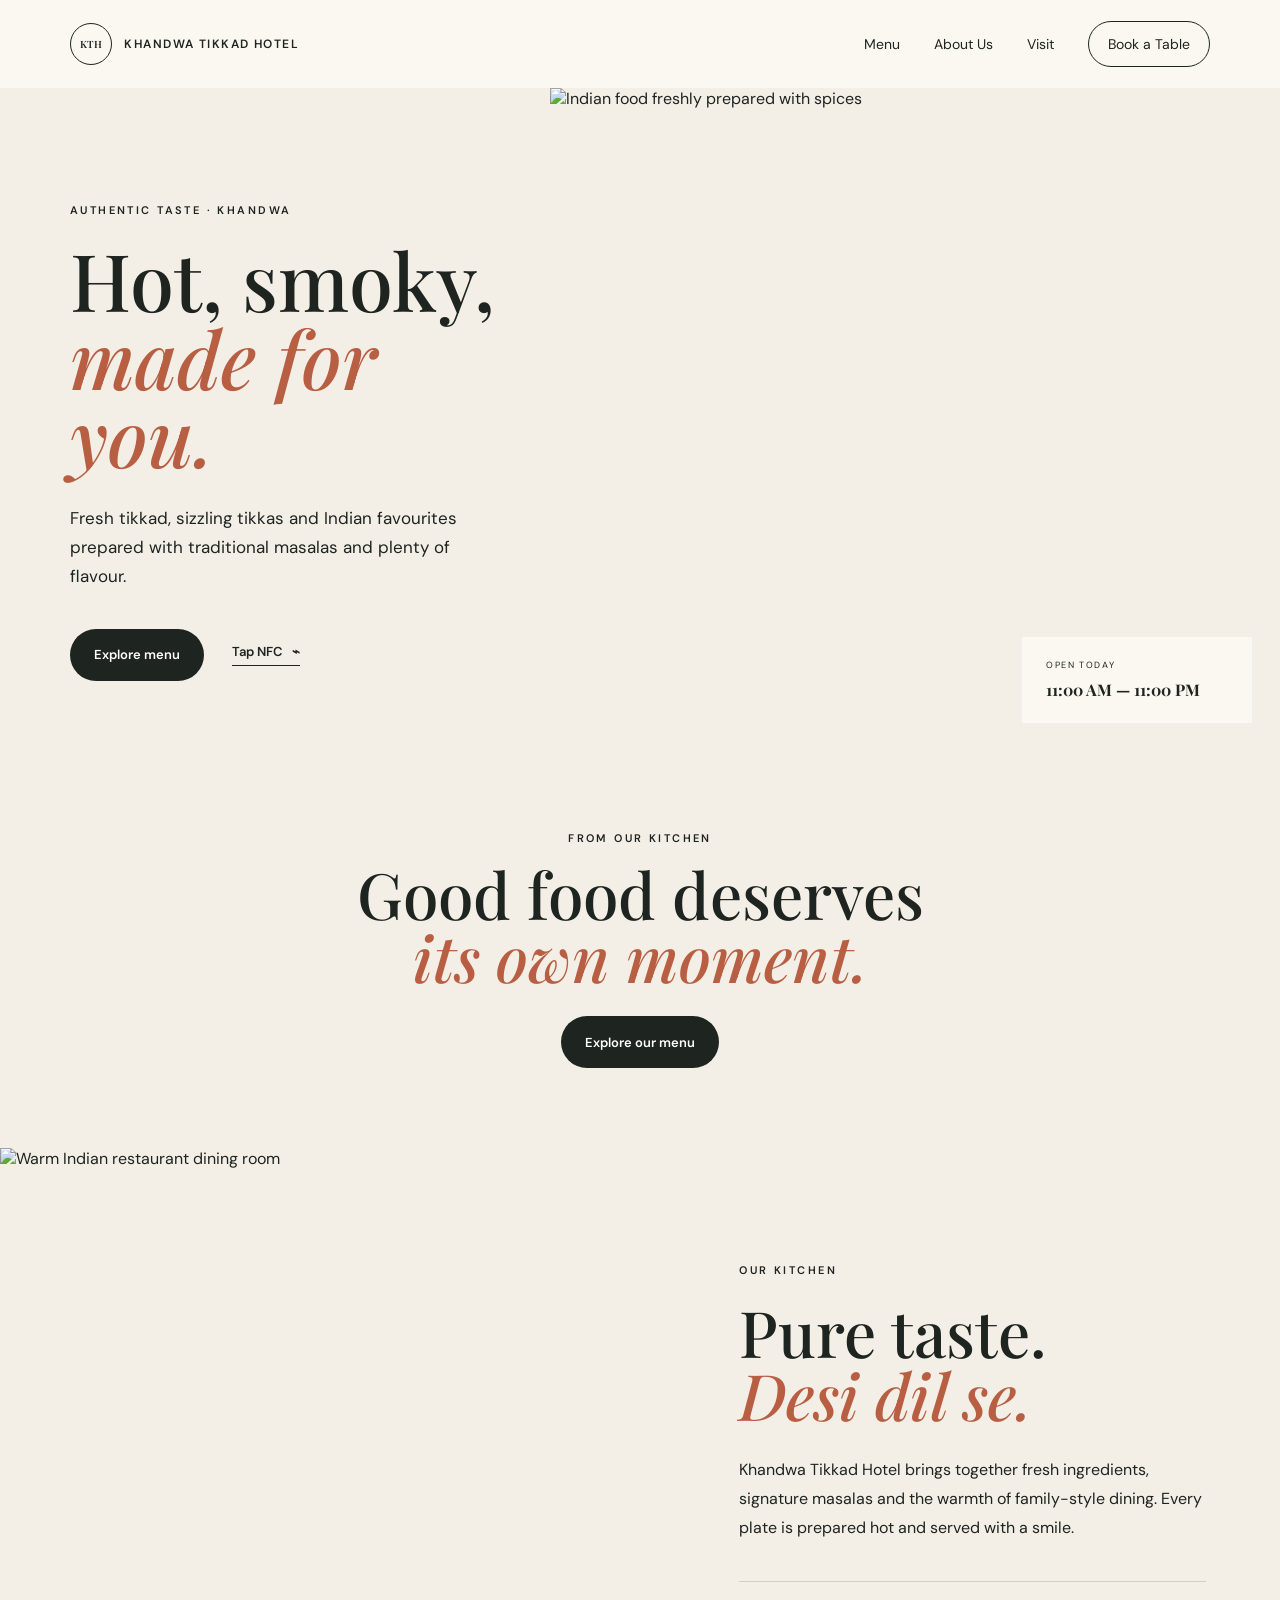
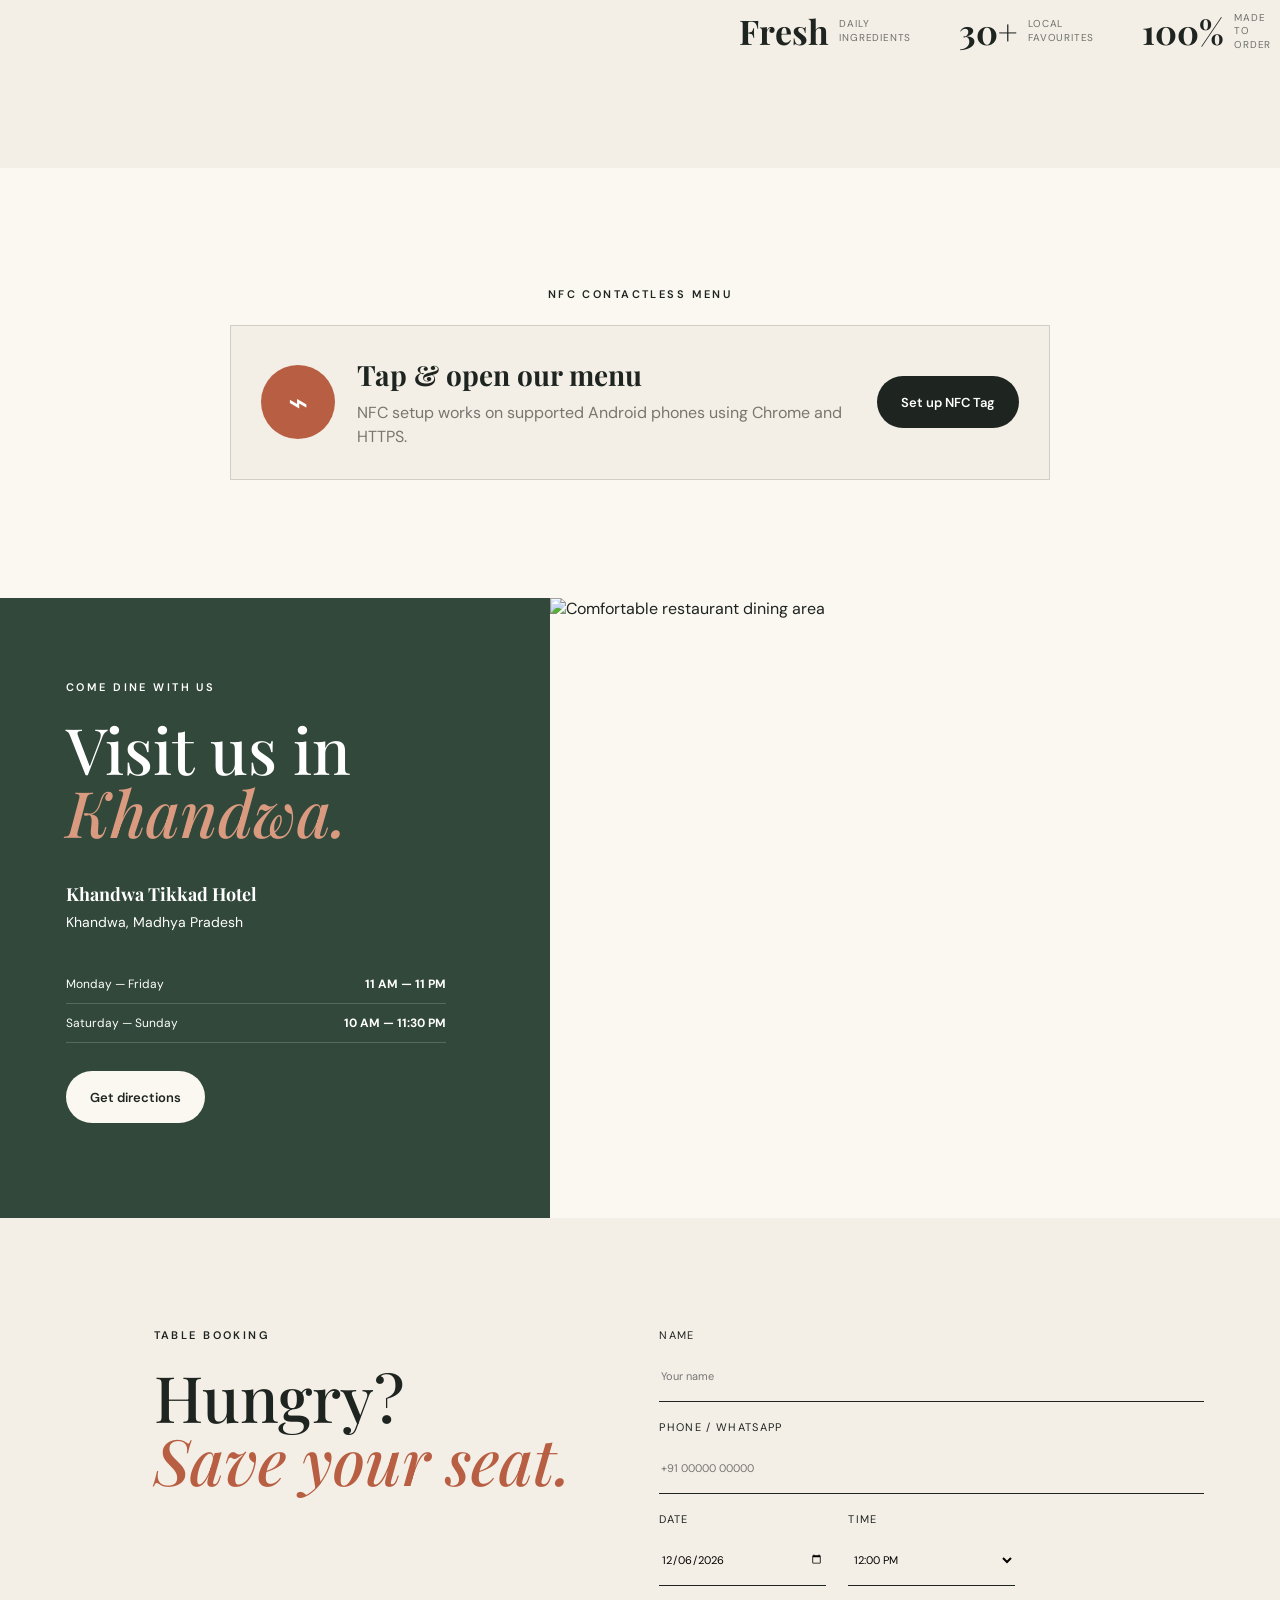
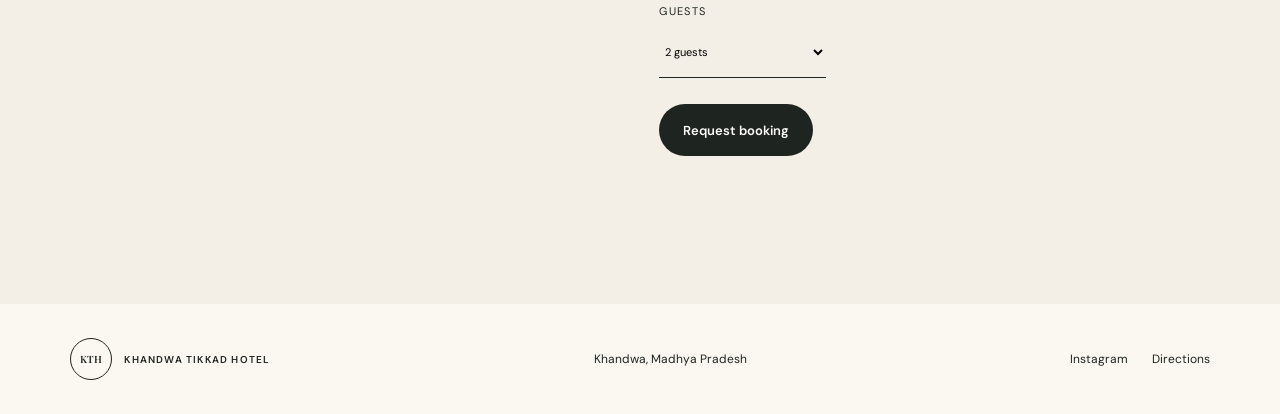
==== index.html @ 8d03050e "Add Khandwa Tikkad Hotel website source Add Flask and SQLite booking backend, separate menu page, pr" ====
<!DOCTYPE html>
<html lang="en">
<head>
  <meta charset="UTF-8">
  <meta name="viewport" content="width=device-width, initial-scale=1.0">
  <meta name="theme-color" content="#b85f43">
  <meta name="description" content="Khandwa Tikkad Hotel — authentic tikka, tikkad and North Indian flavours in Khandwa.">
  <title>Khandwa Tikkad Hotel</title>
  <link rel="preconnect" href="https://fonts.googleapis.com">
  <link rel="preconnect" href="https://fonts.gstatic.com" crossorigin>
  <link href="https://fonts.googleapis.com/css2?family=DM+Sans:wght@400;500;600&family=Playfair+Display:wght@500;600&display=swap" rel="stylesheet">
  <link rel="stylesheet" href="styles.css">
</head>
<body>
  <header class="site-header" id="top">
    <a class="brand" href="#top" aria-label="Khandwa Tikkad Hotel home">
      <span class="brand-mark">KTH</span>
      <span>KHANDWA TIKKAD HOTEL</span>
    </a>

    <button class="menu-toggle" type="button" aria-expanded="false" aria-controls="main-nav">
      <span></span><span></span>
      <span class="sr-only">Toggle navigation</span>
    </button>

    <nav class="main-nav" id="main-nav" aria-label="Main navigation">
      <a href="/menu">Menu</a>
      <a href="#story">About Us</a>
      <a href="#visit">Visit</a>
      <a class="nav-book" href="#reserve">Book a Table</a>
    </nav>
  </header>

  <main>
    <section class="hero">
      <div class="hero-copy">
        <p class="eyebrow">Authentic taste · Khandwa</p>
        <h1>Hot, smoky,<br><em>made for you.</em></h1>
        <p class="hero-intro">Fresh tikkad, sizzling tikkas and Indian favourites prepared with traditional masalas and plenty of flavour.</p>
        <div class="hero-actions">
          <a class="button button-dark" href="/menu">Explore menu</a>
          <button class="text-link nfc-link" type="button" id="nfc-read">Tap NFC <span>⌁</span></button>
        </div>
      </div>

      <div class="hero-visual">
        <img src="https://images.unsplash.com/photo-1565557623262-b51c2513a641?auto=format&fit=crop&w=1200&q=85" alt="Indian food freshly prepared with spices">
        <div class="hours-card">
          <span>OPEN TODAY</span>
          <strong>11:00 AM — 11:00 PM</strong>
        </div>
      </div>
    </section>

    <section class="menu-promo">
      <p class="eyebrow">From our kitchen</p>
      <h2>Good food deserves<br><em>its own moment.</em></h2>
      <a class="button button-dark" href="/menu">Explore our menu</a>
    </section>

    <section class="story-section" id="story">
      <div class="story-image">
        <img src="https://images.unsplash.com/photo-1555396273-367ea4eb4db5?auto=format&fit=crop&w=1200&q=85" alt="Warm Indian restaurant dining room">
      </div>
      <div class="story-copy">
        <p class="eyebrow">Our kitchen</p>
        <h2>Pure taste.<br><em>Desi dil se.</em></h2>
        <p>Khandwa Tikkad Hotel brings together fresh ingredients, signature masalas and the warmth of family-style dining. Every plate is prepared hot and served with a smile.</p>
        <div class="story-values">
          <div><strong>Fresh</strong><span>Daily<br>ingredients</span></div>
          <div><strong>30+</strong><span>Local<br>favourites</span></div>
          <div><strong>100%</strong><span>Made<br>to order</span></div>
        </div>
      </div>
    </section>

    <section class="quote-section">
      <p class="eyebrow">NFC contactless menu</p>
      <div class="nfc-card">
        <div class="nfc-icon" aria-hidden="true">⌁</div>
        <div>
          <h3>Tap &amp; open our menu</h3>
          <p id="nfc-status">No app needed. Hold your phone near the NFC tag at your table.</p>
        </div>
        <button class="button button-dark" type="button" id="nfc-write">Set up NFC Tag</button>
      </div>
    </section>

    <section class="visit-section" id="visit">
      <div class="visit-card">
        <p class="eyebrow">Come dine with us</p>
        <h2>Visit us in<br><em>Khandwa.</em></h2>
        <address>
          <strong>Khandwa Tikkad Hotel</strong><br>
          Khandwa, Madhya Pradesh
        </address>
        <div class="hours">
          <p><span>Monday — Friday</span><strong>11 AM — 11 PM</strong></p>
          <p><span>Saturday — Sunday</span><strong>10 AM — 11:30 PM</strong></p>
        </div>
        <a class="button button-light" href="https://maps.google.com/maps?q=Khandwa%20Madhya%20Pradesh" target="_blank" rel="noreferrer">Get directions</a>
      </div>

      <div class="visit-image">
        <img src="https://images.unsplash.com/photo-1517248135467-4c7edcad34c4?auto=format&fit=crop&w=1200&q=85" alt="Comfortable restaurant dining area">
      </div>
    </section>

    <section class="reserve-section" id="reserve">
      <div>
        <p class="eyebrow">Table booking</p>
        <h2>Hungry?<br><em>Save your seat.</em></h2>
      </div>

      <form class="reservation-form" id="reservation-form">
        <label>
          <span>Name</span>
          <input type="text" name="name" placeholder="Your name" required>
        </label>
        <label>
          <span>Phone / WhatsApp</span>
          <input type="tel" name="phone" placeholder="+91 00000 00000" required>
        </label>
        <div class="form-row">
          <label>
            <span>Date</span>
            <input type="date" name="date" required>
          </label>
          <label>
            <span>Time</span>
            <select name="time" required>
              <option value="12:00">12:00 PM</option>
              <option value="13:00">1:00 PM</option>
              <option value="14:00">2:00 PM</option>
              <option value="18:00">6:00 PM</option>
              <option value="19:00">7:00 PM</option>
              <option value="20:00">8:00 PM</option>
              <option value="21:00">9:00 PM</option>
            </select>
          </label>
        </div>
        <div class="form-row">
          <label>
            <span>Guests</span>
            <select name="guests" required>
              <option value="2">2 guests</option>
              <option value="3">3 guests</option>
              <option value="4">4 guests</option>
              <option value="5">5 guests</option>
              <option value="6">6 guests</option>
              <option value="10">7+ guests</option>
            </select>
          </label>
        </div>
        <button class="button button-dark" type="submit">Request booking</button>
        <p class="form-message" id="form-message" role="status"></p>
      </form>
    </section>
  </main>

  <footer>
    <a class="brand footer-brand" href="#top"><span class="brand-mark">KTH</span><span>KHANDWA TIKKAD HOTEL</span></a>
    <p>Khandwa, Madhya Pradesh</p>
    <div class="socials"><a href="#">Instagram</a><a href="#visit">Directions</a></div>
  </footer>

  <script src="script.js"></script>
</body>
</html>
---- styles.css ----
:root {
  --cream: #f4efe6;
  --paper: #fbf8f1;
  --ink: #1e2420;
  --green: #31483a;
  --rust: #b85f43;
  --line: rgba(30, 36, 32, 0.16);
}

* { box-sizing: border-box; }
html { scroll-behavior: smooth; }
body {
  margin: 0;
  color: var(--ink);
  background: var(--paper);
  font-family: "DM Sans", sans-serif;
  -webkit-font-smoothing: antialiased;
}
img { display: block; width: 100%; }
a { color: inherit; text-decoration: none; }
button, input, select { font: inherit; }
.sr-only { position: absolute; width: 1px; height: 1px; padding: 0; overflow: hidden; clip: rect(0,0,0,0); white-space: nowrap; border: 0; }

.site-header {
  height: 88px;
  padding: 0 5.5%;
  display: flex;
  align-items: center;
  justify-content: space-between;
  background: var(--paper);
  position: relative;
  z-index: 20;
}
.brand { display: flex; align-items: center; gap: 12px; font-size: 12px; font-weight: 600; letter-spacing: 0.12em; }
.brand-mark { width: 42px; height: 42px; border: 1px solid var(--ink); border-radius: 50%; display: grid; place-items: center; font-family: "Playfair Display", serif; font-size: 10px; letter-spacing: 0; }
.main-nav { display: flex; align-items: center; gap: 34px; font-size: 14px; }
.main-nav a { transition: opacity 180ms ease; }
.main-nav a:hover { opacity: 0.55; }
.nav-book { border: 1px solid var(--ink); border-radius: 999px; padding: 13px 19px; }
.menu-toggle { display: none; }

.hero { min-height: 650px; display: grid; grid-template-columns: 43% 57%; background: var(--cream); }
.hero-copy { padding: 115px 10% 70px 12.7%; display: flex; flex-direction: column; justify-content: center; }
.eyebrow { margin: 0 0 24px; text-transform: uppercase; font-size: 11px; font-weight: 600; letter-spacing: 0.22em; }
h1, h2 { margin: 0; font-family: "Playfair Display", serif; font-weight: 500; line-height: 0.98; }
h1 { font-size: clamp(58px, 6.2vw, 96px); }
h1 em, h2 em { color: var(--rust); font-weight: 500; }
.hero-intro { max-width: 430px; margin: 30px 0 38px; font-size: 17px; line-height: 1.7; }
.hero-actions { display: flex; align-items: center; gap: 28px; }
.button { border: 0; border-radius: 999px; min-height: 52px; padding: 0 24px; display: inline-flex; align-items: center; justify-content: center; font-size: 13px; font-weight: 600; cursor: pointer; transition: transform 180ms ease, background 180ms ease; }
.button:hover { transform: translateY(-2px); }
.button-dark { background: var(--ink); color: white; }
.button-light { background: var(--paper); color: var(--ink); }
.text-link { border: 0; border-bottom: 1px solid currentColor; background: transparent; color: inherit; cursor: pointer; font-size: 13px; font-weight: 600; padding: 0 0 5px; }
.text-link span { margin-left: 7px; }
.hero-visual { position: relative; overflow: hidden; }
.hero-visual img { height: 100%; object-fit: cover; }
.hours-card { position: absolute; right: 28px; bottom: 28px; width: 230px; padding: 22px 24px; background: var(--paper); }
.hours-card span { display: block; font-size: 9px; letter-spacing: 0.18em; margin-bottom: 8px; }
.hours-card strong { font-family: "Playfair Display", serif; font-size: 16px; }

.menu-promo { min-height: 390px; padding: 80px 8%; display: flex; flex-direction: column; align-items: center; justify-content: center; background: var(--cream); text-align: center; }
.menu-promo .eyebrow { margin-bottom: 18px; }
.menu-promo .button { margin-top: 28px; }
h2 { font-size: clamp(46px, 5vw, 72px); }

.story-section { min-height: 620px; display: grid; grid-template-columns: 52% 48%; background: var(--cream); }
.story-image img { height: 100%; object-fit: cover; }
.story-copy { padding: 90px 12%; display: flex; flex-direction: column; justify-content: center; }
.story-copy > p:not(.eyebrow) { max-width: 530px; margin: 30px 0 38px; line-height: 1.8; }
.story-values { display: flex; gap: 48px; padding-top: 26px; border-top: 1px solid var(--line); }
.story-values div { display: flex; align-items: center; gap: 10px; }
.story-values strong { font-family: "Playfair Display", serif; font-size: 34px; }
.story-values span { color: #6d706b; font-size: 10px; line-height: 1.35; text-transform: uppercase; letter-spacing: 0.08em; }

.quote-section { min-height: 430px; padding: 90px 18%; display: flex; flex-direction: column; align-items: center; justify-content: center; }
.nfc-card { width: 100%; max-width: 900px; display: grid; grid-template-columns: auto 1fr auto; gap: 22px; align-items: center; padding: 30px; border: 1px solid var(--line); background: var(--cream); text-align: left; }
.nfc-icon { width: 74px; height: 74px; border-radius: 50%; display: grid; place-items: center; background: var(--rust); color: white; font-size: 34px; }
.nfc-card h3 { margin: 0 0 8px; font-family: "Playfair Display", serif; font-size: 28px; }
.nfc-card p { margin: 0; color: #77766f; line-height: 1.5; }

.visit-section { min-height: 620px; display: grid; grid-template-columns: 43% 57%; }
.visit-card { background: var(--green); color: white; padding: 82px 12%; }
.visit-card h2 em { color: #d99a80; }
.visit-card address { margin: 34px 0 30px; font-style: normal; line-height: 1.8; font-size: 14px; }
.visit-card address strong { font-family: "Playfair Display", serif; font-size: 18px; }
.hours { max-width: 380px; margin-bottom: 28px; }
.hours p { display: flex; justify-content: space-between; border-bottom: 1px solid rgba(255,255,255,.18); padding: 11px 0; margin: 0; font-size: 12px; }
.visit-image img { height: 100%; object-fit: cover; }

.reserve-section { padding: 110px 12%; display: grid; grid-template-columns: 44% 56%; gap: 8%; background: var(--cream); }
.reservation-form { display: grid; gap: 18px; align-content: center; }
.reservation-form label { display: grid; gap: 8px; font-size: 11px; text-transform: uppercase; letter-spacing: 0.12em; }
.reservation-form input, .reservation-form select { width: 100%; height: 52px; border: 0; border-bottom: 1px solid var(--ink); border-radius: 0; background: transparent; padding: 0 2px; outline: none; }
.reservation-form input:focus, .reservation-form select:focus { border-bottom-width: 2px; }
.form-row { display: grid; grid-template-columns: 1fr 1fr 1fr; gap: 22px; }
.reservation-form .button { margin-top: 8px; justify-self: start; }
.form-message { min-height: 20px; margin: 0; color: var(--green); font-size: 13px; }

footer { min-height: 110px; padding: 0 5.5%; display: flex; align-items: center; justify-content: space-between; background: var(--paper); font-size: 12px; }
.footer-brand { font-size: 10px; }
.socials { display: flex; gap: 24px; }

@media (max-width: 900px) {
  .site-header { height: 74px; }
  .menu-toggle { display: grid; width: 44px; height: 44px; border: 0; background: transparent; place-content: center; gap: 6px; z-index: 30; }
  .menu-toggle span:not(.sr-only) { display: block; width: 24px; height: 1.5px; background: var(--ink); transition: transform 180ms ease; }
  .menu-toggle[aria-expanded="true"] span:first-child { transform: translateY(3.75px) rotate(45deg); }
  .menu-toggle[aria-expanded="true"] span:nth-child(2) { transform: translateY(-3.75px) rotate(-45deg); }
  .main-nav { position: absolute; left: 0; right: 0; top: 74px; display: none; padding: 30px 5.5%; background: var(--paper); border-top: 1px solid var(--line); flex-direction: column; align-items: flex-start; }
  .main-nav.open { display: flex; }
  .hero { grid-template-columns: 1fr; }
  .hero-copy { min-height: 500px; padding: 70px 8%; }
  .hero-visual { height: 520px; }
  .story-section { grid-template-columns: 1fr; }
  .story-image { height: 460px; }
  .nfc-card { grid-template-columns: auto 1fr; }
  .nfc-card .button { grid-column: 1 / -1; }
  .visit-section { grid-template-columns: 1fr; }
  .visit-card { padding: 70px 8%; }
  .visit-image { height: 500px; }
  .reserve-section { grid-template-columns: 1fr; gap: 50px; padding: 90px 8%; }
}

@media (max-width: 600px) {
  .brand > span:last-child { display: none; }
  .hero-copy { min-height: 460px; }
  h1 { font-size: 54px; }
  h2 { font-size: 44px; }
  .hero-actions { align-items: flex-start; flex-direction: column; }
  .hero-visual { height: 430px; }
  .hours-card { right: 16px; bottom: 16px; }
  .story-image { height: 360px; }
  .story-copy { padding: 70px 8%; }
  .story-values { gap: 18px; justify-content: space-between; }
  .story-values strong { font-size: 26px; }
  .quote-section { min-height: 380px; padding: 70px 8%; }
  .nfc-card { grid-template-columns: 1fr; text-align: center; justify-items: center; }
  .nfc-card .button { grid-column: auto; }
  .visit-image { height: 360px; }
  .form-row { grid-template-columns: 1fr; }
  footer { min-height: 150px; padding: 30px 5.5%; align-items: flex-start; flex-direction: column; }
  .footer-brand > span:last-child { display: inline; }
}
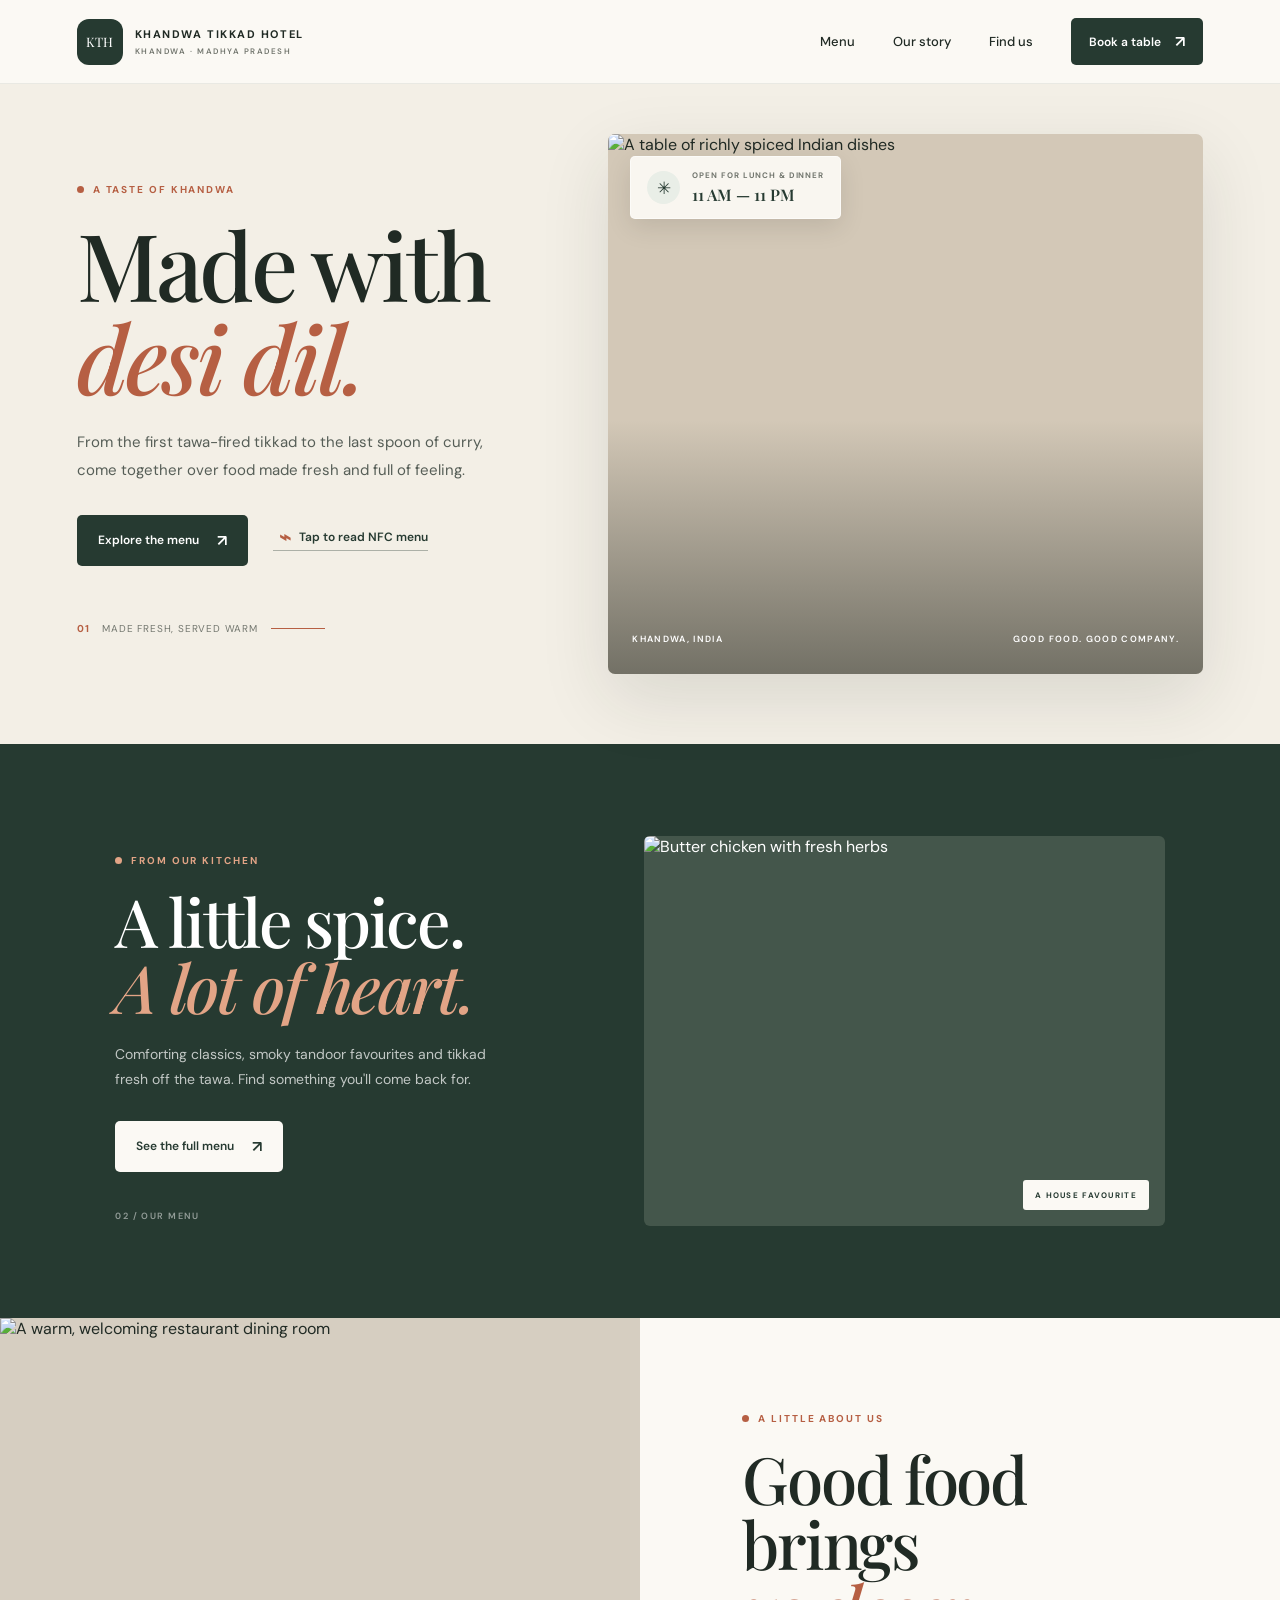
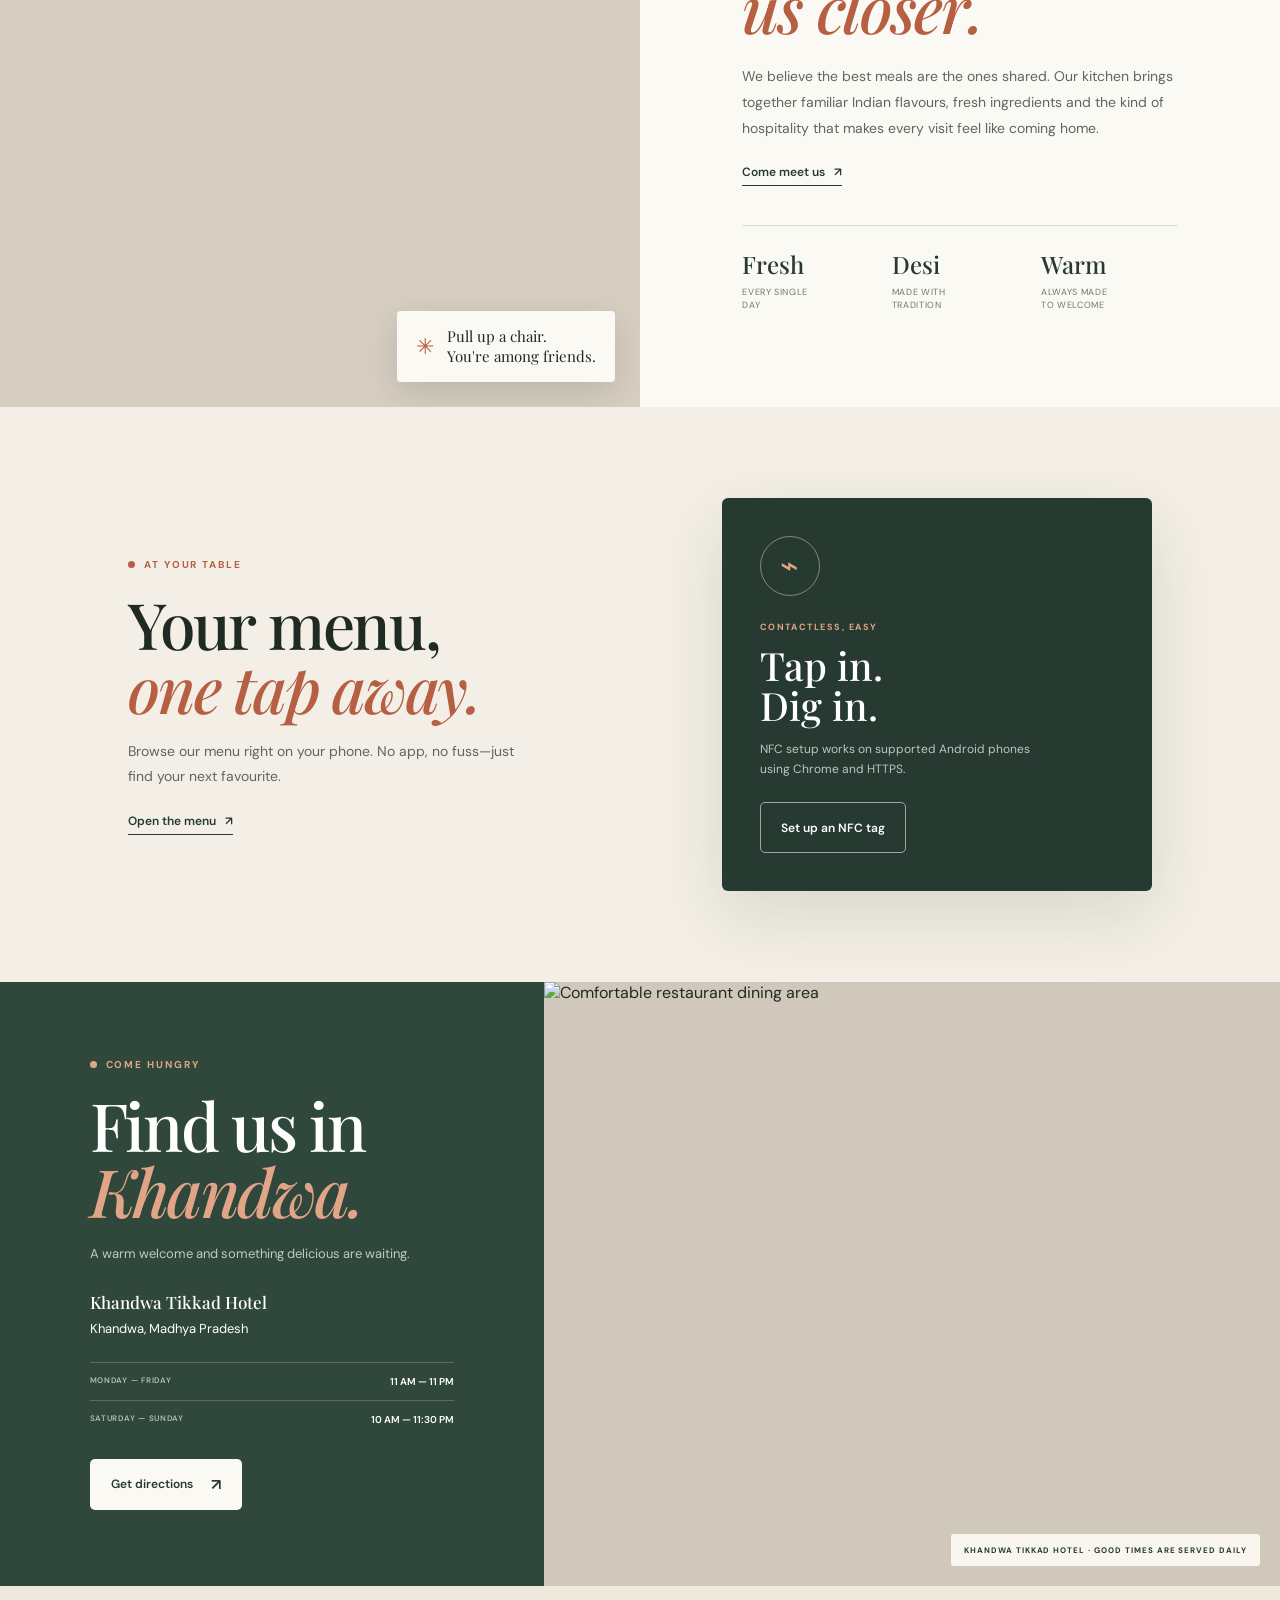
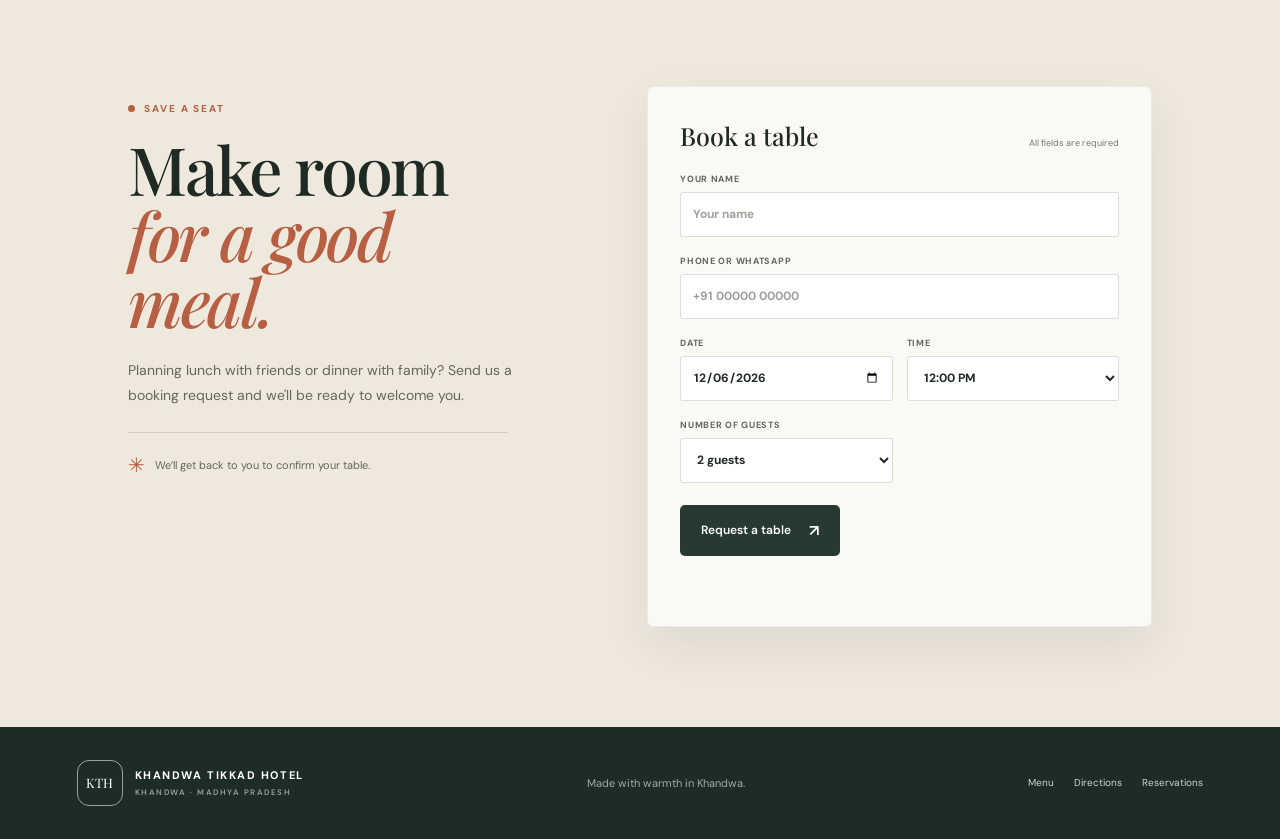
==== commit b27abdbc: "Redesign restaurant homepage and preserve booking button label Publish the responsive visual redesig" ====
--- a/index.html
+++ b/index.html
@@ -3,7 +3,7 @@
 <head>
   <meta charset="UTF-8">
   <meta name="viewport" content="width=device-width, initial-scale=1.0">
-  <meta name="theme-color" content="#b85f43">
+  <meta name="theme-color" content="#263a31">
   <meta name="description" content="Khandwa Tikkad Hotel — authentic tikka, tikkad and North Indian flavours in Khandwa.">
   <title>Khandwa Tikkad Hotel</title>
   <link rel="preconnect" href="https://fonts.googleapis.com">
@@ -15,7 +15,7 @@
   <header class="site-header" id="top">
     <a class="brand" href="#top" aria-label="Khandwa Tikkad Hotel home">
       <span class="brand-mark">KTH</span>
-      <span>KHANDWA TIKKAD HOTEL</span>
+      <span class="brand-name">KHANDWA TIKKAD HOTEL<small>KHANDWA · MADHYA PRADESH</small></span>
     </a>
 
     <button class="menu-toggle" type="button" aria-expanded="false" aria-controls="main-nav">
@@ -25,100 +25,122 @@
 
     <nav class="main-nav" id="main-nav" aria-label="Main navigation">
       <a href="/menu">Menu</a>
-      <a href="#story">About Us</a>
-      <a href="#visit">Visit</a>
-      <a class="nav-book" href="#reserve">Book a Table</a>
+      <a href="#story">Our story</a>
+      <a href="#visit">Find us</a>
+      <a class="nav-book" href="#reserve">Book a table <span aria-hidden="true">↗</span></a>
     </nav>
   </header>
 
   <main>
     <section class="hero">
       <div class="hero-copy">
-        <p class="eyebrow">Authentic taste · Khandwa</p>
-        <h1>Hot, smoky,<br><em>made for you.</em></h1>
-        <p class="hero-intro">Fresh tikkad, sizzling tikkas and Indian favourites prepared with traditional masalas and plenty of flavour.</p>
+      <p class="eyebrow"><span class="eyebrow-dot"></span> A taste of Khandwa</p>
+      <h1>Made with<br><em>desi dil.</em></h1>
+      <p class="hero-intro">From the first tawa-fired tikkad to the last spoon of curry, come together over food made fresh and full of feeling.</p>
         <div class="hero-actions">
-          <a class="button button-dark" href="/menu">Explore menu</a>
-          <button class="text-link nfc-link" type="button" id="nfc-read">Tap NFC <span>⌁</span></button>
+        <a class="button button-dark" href="/menu">Explore the menu <span aria-hidden="true">↗</span></a>
+        <button class="text-link nfc-link" type="button" id="nfc-read"><span class="nfc-mark" aria-hidden="true">⌁</span> Tap to read NFC menu</button>
         </div>
+      <div class="hero-footnote"><span>01</span><span>Made fresh, served warm</span><span class="hero-footnote-line"></span></div>
       </div>
 
       <div class="hero-visual">
-        <img src="https://images.unsplash.com/photo-1565557623262-b51c2513a641?auto=format&fit=crop&w=1200&q=85" alt="Indian food freshly prepared with spices">
+      <img src="https://images.unsplash.com/photo-1565557623262-b51c2513a641?auto=format&fit=crop&w=1600&q=90" alt="A table of richly spiced Indian dishes">
+      <div class="hero-image-shade"></div>
+      <div class="hero-image-caption"><span>KHANDWA, INDIA</span><span>GOOD FOOD. GOOD COMPANY.</span></div>
         <div class="hours-card">
-          <span>OPEN TODAY</span>
-          <strong>11:00 AM — 11:00 PM</strong>
+        <span class="hours-card-icon" aria-hidden="true">✳</span>
+        <span><small>OPEN FOR LUNCH &amp; DINNER</small><strong>11 AM — 11 PM</strong></span>
         </div>
       </div>
     </section>
 
     <section class="menu-promo">
-      <p class="eyebrow">From our kitchen</p>
-      <h2>Good food deserves<br><em>its own moment.</em></h2>
-      <a class="button button-dark" href="/menu">Explore our menu</a>
+    <div class="menu-promo-copy">
+      <p class="eyebrow"><span class="eyebrow-dot"></span> From our kitchen</p>
+      <h2>A little spice.<br><em>A lot of heart.</em></h2>
+      <p>Comforting classics, smoky tandoor favourites and tikkad fresh off the tawa. Find something you'll come back for.</p>
+      <a class="button button-light" href="/menu">See the full menu <span aria-hidden="true">↗</span></a>
+      <span class="menu-promo-index">02 / OUR MENU</span>
+    </div>
+    <div class="menu-promo-visual">
+      <img src="https://images.unsplash.com/photo-1603894584373-5ac82b2ae398?auto=format&fit=crop&w=1100&q=85" alt="Butter chicken with fresh herbs">
+      <span class="menu-photo-label">A HOUSE FAVOURITE</span>
+    </div>
     </section>
 
     <section class="story-section" id="story">
       <div class="story-image">
-        <img src="https://images.unsplash.com/photo-1555396273-367ea4eb4db5?auto=format&fit=crop&w=1200&q=85" alt="Warm Indian restaurant dining room">
+      <img src="https://images.unsplash.com/photo-1555396273-367ea4eb4db5?auto=format&fit=crop&w=1400&q=85" alt="A warm, welcoming restaurant dining room">
+      <div class="story-image-note"><span>✳</span><span>Pull up a chair.<br>You're among friends.</span></div>
       </div>
       <div class="story-copy">
-        <p class="eyebrow">Our kitchen</p>
-        <h2>Pure taste.<br><em>Desi dil se.</em></h2>
-        <p>Khandwa Tikkad Hotel brings together fresh ingredients, signature masalas and the warmth of family-style dining. Every plate is prepared hot and served with a smile.</p>
+      <p class="eyebrow"><span class="eyebrow-dot"></span> A little about us</p>
+      <h2>Good food brings<br><em>us closer.</em></h2>
+      <p class="story-description">We believe the best meals are the ones shared. Our kitchen brings together familiar Indian flavours, fresh ingredients and the kind of hospitality that makes every visit feel like coming home.</p>
+      <a class="text-link story-link" href="#visit">Come meet us <span aria-hidden="true">↗</span></a>
         <div class="story-values">
-          <div><strong>Fresh</strong><span>Daily<br>ingredients</span></div>
-          <div><strong>30+</strong><span>Local<br>favourites</span></div>
-          <div><strong>100%</strong><span>Made<br>to order</span></div>
+        <div><strong>Fresh</strong><span>Every single<br>day</span></div>
+        <div><strong>Desi</strong><span>Made with<br>tradition</span></div>
+        <div><strong>Warm</strong><span>Always made<br>to welcome</span></div>
         </div>
       </div>
     </section>
 
     <section class="quote-section">
-      <p class="eyebrow">NFC contactless menu</p>
+    <div class="digital-menu-intro">
+      <p class="eyebrow"><span class="eyebrow-dot"></span> At your table</p>
+      <h2>Your menu,<br><em>one tap away.</em></h2>
+      <p>Browse our menu right on your phone. No app, no fuss—just find your next favourite.</p>
+      <a class="text-link" href="/menu">Open the menu <span aria-hidden="true">↗</span></a>
+    </div>
       <div class="nfc-card">
-        <div class="nfc-icon" aria-hidden="true">⌁</div>
-        <div>
-          <h3>Tap &amp; open our menu</h3>
-          <p id="nfc-status">No app needed. Hold your phone near the NFC tag at your table.</p>
-        </div>
-        <button class="button button-dark" type="button" id="nfc-write">Set up NFC Tag</button>
+      <div class="nfc-orbit" aria-hidden="true"><span>⌁</span></div>
+      <p class="nfc-overline">CONTACTLESS, EASY</p>
+      <h3>Tap in.<br>Dig in.</h3>
+      <p id="nfc-status">Hold your phone near the NFC tag at your table to open our menu.</p>
+      <button class="button button-outline-light" type="button" id="nfc-write">Set up an NFC tag</button>
       </div>
     </section>
 
     <section class="visit-section" id="visit">
       <div class="visit-card">
-        <p class="eyebrow">Come dine with us</p>
-        <h2>Visit us in<br><em>Khandwa.</em></h2>
+      <p class="eyebrow"><span class="eyebrow-dot"></span> Come hungry</p>
+      <h2>Find us in<br><em>Khandwa.</em></h2>
+      <p class="visit-intro">A warm welcome and something delicious are waiting.</p>
         <address>
           <strong>Khandwa Tikkad Hotel</strong><br>
           Khandwa, Madhya Pradesh
         </address>
         <div class="hours">
-          <p><span>Monday — Friday</span><strong>11 AM — 11 PM</strong></p>
-          <p><span>Saturday — Sunday</span><strong>10 AM — 11:30 PM</strong></p>
+        <p><span>MONDAY — FRIDAY</span><strong>11 AM — 11 PM</strong></p>
+        <p><span>SATURDAY — SUNDAY</span><strong>10 AM — 11:30 PM</strong></p>
         </div>
-        <a class="button button-light" href="https://maps.google.com/maps?q=Khandwa%20Madhya%20Pradesh" target="_blank" rel="noreferrer">Get directions</a>
+      <a class="button button-light" href="https://maps.google.com/maps?q=Khandwa%20Madhya%20Pradesh" target="_blank" rel="noreferrer">Get directions <span aria-hidden="true">↗</span></a>
       </div>
 
       <div class="visit-image">
-        <img src="https://images.unsplash.com/photo-1517248135467-4c7edcad34c4?auto=format&fit=crop&w=1200&q=85" alt="Comfortable restaurant dining area">
+      <img src="https://images.unsplash.com/photo-1517248135467-4c7edcad34c4?auto=format&fit=crop&w=1400&q=85" alt="Comfortable restaurant dining area">
+      <span class="visit-image-caption">KHANDWA TIKKAD HOTEL · GOOD TIMES ARE SERVED DAILY</span>
       </div>
     </section>
 
     <section class="reserve-section" id="reserve">
-      <div>
-        <p class="eyebrow">Table booking</p>
-        <h2>Hungry?<br><em>Save your seat.</em></h2>
+    <div class="reserve-copy">
+      <p class="eyebrow"><span class="eyebrow-dot"></span> Save a seat</p>
+      <h2>Make room<br><em>for a good meal.</em></h2>
+      <p>Planning lunch with friends or dinner with family? Send us a booking request and we'll be ready to welcome you.</p>
+      <div class="reserve-note"><span aria-hidden="true">✳</span><span>We’ll get back to you to confirm your table.</span></div>
       </div>
 
       <form class="reservation-form" id="reservation-form">
+      <div class="form-heading"><strong>Book a table</strong><span>All fields are required</span></div>
         <label>
-          <span>Name</span>
+        <span>Your name</span>
           <input type="text" name="name" placeholder="Your name" required>
         </label>
         <label>
-          <span>Phone / WhatsApp</span>
+        <span>Phone or WhatsApp</span>
           <input type="tel" name="phone" placeholder="+91 00000 00000" required>
         </label>
         <div class="form-row">
@@ -141,7 +163,7 @@
         </div>
         <div class="form-row">
           <label>
-            <span>Guests</span>
+            <span>Number of guests</span>
             <select name="guests" required>
               <option value="2">2 guests</option>
               <option value="3">3 guests</option>
@@ -152,16 +174,16 @@
             </select>
           </label>
         </div>
-        <button class="button button-dark" type="submit">Request booking</button>
+        <button class="button button-dark" type="submit">Request a table <span aria-hidden="true">↗</span></button>
         <p class="form-message" id="form-message" role="status"></p>
       </form>
     </section>
   </main>
 
   <footer>
-    <a class="brand footer-brand" href="#top"><span class="brand-mark">KTH</span><span>KHANDWA TIKKAD HOTEL</span></a>
-    <p>Khandwa, Madhya Pradesh</p>
-    <div class="socials"><a href="#">Instagram</a><a href="#visit">Directions</a></div>
+    <a class="brand footer-brand" href="#top"><span class="brand-mark">KTH</span><span class="brand-name">KHANDWA TIKKAD HOTEL<small>KHANDWA · MADHYA PRADESH</small></span></a>
+    <p>Made with warmth in Khandwa.</p>
+    <div class="socials"><a href="/menu">Menu</a><a href="#visit">Directions</a><a href="#reserve">Reservations</a></div>
   </footer>
 
   <script src="script.js"></script>
--- a/styles.css
+++ b/styles.css
@@ -1,14 +1,18 @@
 :root {
-  --cream: #f4efe6;
-  --paper: #fbf8f1;
-  --ink: #1e2420;
-  --green: #31483a;
-  --rust: #b85f43;
-  --line: rgba(30, 36, 32, 0.16);
+  --cream: #f3efe6;
+  --paper: #fbf9f4;
+  --ink: #202a24;
+  --green: #263a31;
+  --green-light: #354c40;
+  --rust: #b65f43;
+  --rust-light: #e2a486;
+  --muted: #73776f;
+  --line: rgba(32, 42, 36, 0.15);
+  --shadow: 0 24px 70px rgba(32, 42, 36, 0.12);
 }
 
 * { box-sizing: border-box; }
-html { scroll-behavior: smooth; }
+html { scroll-behavior: smooth; scroll-padding-top: 88px; }
 body {
   margin: 0;
   color: var(--ink);
@@ -19,126 +23,243 @@
 img { display: block; width: 100%; }
 a { color: inherit; text-decoration: none; }
 button, input, select { font: inherit; }
+button { color: inherit; }
 .sr-only { position: absolute; width: 1px; height: 1px; padding: 0; overflow: hidden; clip: rect(0,0,0,0); white-space: nowrap; border: 0; }
 
 .site-header {
-  height: 88px;
-  padding: 0 5.5%;
+  position: sticky;
+  top: 0;
+  z-index: 20;
+  min-height: 84px;
+  padding: 12px clamp(24px, 6vw, 88px);
   display: flex;
   align-items: center;
   justify-content: space-between;
-  background: var(--paper);
-  position: relative;
-  z-index: 20;
-}
-.brand { display: flex; align-items: center; gap: 12px; font-size: 12px; font-weight: 600; letter-spacing: 0.12em; }
-.brand-mark { width: 42px; height: 42px; border: 1px solid var(--ink); border-radius: 50%; display: grid; place-items: center; font-family: "Playfair Display", serif; font-size: 10px; letter-spacing: 0; }
-.main-nav { display: flex; align-items: center; gap: 34px; font-size: 14px; }
-.main-nav a { transition: opacity 180ms ease; }
-.main-nav a:hover { opacity: 0.55; }
-.nav-book { border: 1px solid var(--ink); border-radius: 999px; padding: 13px 19px; }
+  gap: 24px;
+  border-bottom: 1px solid rgba(32, 42, 36, 0.08);
+  background: rgba(251, 249, 244, 0.95);
+  backdrop-filter: blur(14px);
+}
+.brand { display: flex; align-items: center; gap: 12px; }
+.brand-mark {
+  width: 46px;
+  height: 46px;
+  display: grid;
+  place-items: center;
+  border-radius: 12px;
+  background: var(--green);
+  color: white;
+  font-family: "Playfair Display", serif;
+  font-size: 13px;
+  letter-spacing: 0.02em;
+}
+.brand-name { display: grid; gap: 5px; font-size: 11px; font-weight: 700; letter-spacing: 0.14em; }
+.brand-name small { color: var(--muted); font-size: 8px; font-weight: 600; letter-spacing: 0.19em; }
+.main-nav { display: flex; align-items: center; gap: clamp(18px, 3vw, 38px); font-size: 13px; font-weight: 500; }
+.main-nav > a:not(.nav-book) { transition: color 160ms ease; }
+.main-nav > a:not(.nav-book):hover { color: var(--rust); }
+.nav-book { display: inline-flex; align-items: center; gap: 14px; padding: 13px 18px; border-radius: 5px; background: var(--green); color: white; font-size: 12px; font-weight: 600; transition: background 160ms ease, transform 160ms ease; }
+.nav-book:hover { transform: translateY(-1px); background: var(--green-light); }
+.nav-book span, .button span { font-size: 16px; }
 .menu-toggle { display: none; }
 
-.hero { min-height: 650px; display: grid; grid-template-columns: 43% 57%; background: var(--cream); }
-.hero-copy { padding: 115px 10% 70px 12.7%; display: flex; flex-direction: column; justify-content: center; }
-.eyebrow { margin: 0 0 24px; text-transform: uppercase; font-size: 11px; font-weight: 600; letter-spacing: 0.22em; }
-h1, h2 { margin: 0; font-family: "Playfair Display", serif; font-weight: 500; line-height: 0.98; }
-h1 { font-size: clamp(58px, 6.2vw, 96px); }
+.hero {
+  min-height: 660px;
+  padding: 42px clamp(24px, 6vw, 88px) 62px;
+  display: grid;
+  grid-template-columns: minmax(0, 0.88fr) minmax(0, 1.12fr);
+  gap: clamp(32px, 5vw, 76px);
+  align-items: center;
+  background: var(--cream);
+}
+.hero-copy { max-width: 580px; padding: 30px 0 20px; }
+.eyebrow { margin: 0 0 21px; display: flex; align-items: center; gap: 9px; color: var(--rust); font-size: 10px; font-weight: 700; letter-spacing: 0.19em; text-transform: uppercase; }
+.eyebrow-dot { width: 7px; height: 7px; border-radius: 50%; background: var(--rust); }
+h1, h2 { margin: 0; font-family: "Playfair Display", serif; font-weight: 500; line-height: 0.99; letter-spacing: -0.035em; }
+h1 { max-width: 650px; font-size: clamp(62px, 7.3vw, 104px); }
 h1 em, h2 em { color: var(--rust); font-weight: 500; }
-.hero-intro { max-width: 430px; margin: 30px 0 38px; font-size: 17px; line-height: 1.7; }
-.hero-actions { display: flex; align-items: center; gap: 28px; }
-.button { border: 0; border-radius: 999px; min-height: 52px; padding: 0 24px; display: inline-flex; align-items: center; justify-content: center; font-size: 13px; font-weight: 600; cursor: pointer; transition: transform 180ms ease, background 180ms ease; }
+.hero-intro { max-width: 420px; margin: 27px 0 30px; color: #565e57; font-size: 15px; line-height: 1.85; }
+.hero-actions { display: flex; align-items: center; flex-wrap: wrap; gap: 19px 25px; }
+.button { min-height: 51px; padding: 0 20px; display: inline-flex; align-items: center; justify-content: center; gap: 18px; border: 1px solid transparent; border-radius: 5px; cursor: pointer; font-size: 12px; font-weight: 600; transition: transform 160ms ease, background 160ms ease, border-color 160ms ease; }
 .button:hover { transform: translateY(-2px); }
-.button-dark { background: var(--ink); color: white; }
-.button-light { background: var(--paper); color: var(--ink); }
-.text-link { border: 0; border-bottom: 1px solid currentColor; background: transparent; color: inherit; cursor: pointer; font-size: 13px; font-weight: 600; padding: 0 0 5px; }
-.text-link span { margin-left: 7px; }
-.hero-visual { position: relative; overflow: hidden; }
-.hero-visual img { height: 100%; object-fit: cover; }
-.hours-card { position: absolute; right: 28px; bottom: 28px; width: 230px; padding: 22px 24px; background: var(--paper); }
-.hours-card span { display: block; font-size: 9px; letter-spacing: 0.18em; margin-bottom: 8px; }
-.hours-card strong { font-family: "Playfair Display", serif; font-size: 16px; }
-
-.menu-promo { min-height: 390px; padding: 80px 8%; display: flex; flex-direction: column; align-items: center; justify-content: center; background: var(--cream); text-align: center; }
-.menu-promo .eyebrow { margin-bottom: 18px; }
-.menu-promo .button { margin-top: 28px; }
-h2 { font-size: clamp(46px, 5vw, 72px); }
-
-.story-section { min-height: 620px; display: grid; grid-template-columns: 52% 48%; background: var(--cream); }
-.story-image img { height: 100%; object-fit: cover; }
-.story-copy { padding: 90px 12%; display: flex; flex-direction: column; justify-content: center; }
-.story-copy > p:not(.eyebrow) { max-width: 530px; margin: 30px 0 38px; line-height: 1.8; }
-.story-values { display: flex; gap: 48px; padding-top: 26px; border-top: 1px solid var(--line); }
-.story-values div { display: flex; align-items: center; gap: 10px; }
-.story-values strong { font-family: "Playfair Display", serif; font-size: 34px; }
-.story-values span { color: #6d706b; font-size: 10px; line-height: 1.35; text-transform: uppercase; letter-spacing: 0.08em; }
-
-.quote-section { min-height: 430px; padding: 90px 18%; display: flex; flex-direction: column; align-items: center; justify-content: center; }
-.nfc-card { width: 100%; max-width: 900px; display: grid; grid-template-columns: auto 1fr auto; gap: 22px; align-items: center; padding: 30px; border: 1px solid var(--line); background: var(--cream); text-align: left; }
-.nfc-icon { width: 74px; height: 74px; border-radius: 50%; display: grid; place-items: center; background: var(--rust); color: white; font-size: 34px; }
-.nfc-card h3 { margin: 0 0 8px; font-family: "Playfair Display", serif; font-size: 28px; }
-.nfc-card p { margin: 0; color: #77766f; line-height: 1.5; }
-
-.visit-section { min-height: 620px; display: grid; grid-template-columns: 43% 57%; }
-.visit-card { background: var(--green); color: white; padding: 82px 12%; }
-.visit-card h2 em { color: #d99a80; }
-.visit-card address { margin: 34px 0 30px; font-style: normal; line-height: 1.8; font-size: 14px; }
-.visit-card address strong { font-family: "Playfair Display", serif; font-size: 18px; }
-.hours { max-width: 380px; margin-bottom: 28px; }
-.hours p { display: flex; justify-content: space-between; border-bottom: 1px solid rgba(255,255,255,.18); padding: 11px 0; margin: 0; font-size: 12px; }
-.visit-image img { height: 100%; object-fit: cover; }
-
-.reserve-section { padding: 110px 12%; display: grid; grid-template-columns: 44% 56%; gap: 8%; background: var(--cream); }
-.reservation-form { display: grid; gap: 18px; align-content: center; }
-.reservation-form label { display: grid; gap: 8px; font-size: 11px; text-transform: uppercase; letter-spacing: 0.12em; }
-.reservation-form input, .reservation-form select { width: 100%; height: 52px; border: 0; border-bottom: 1px solid var(--ink); border-radius: 0; background: transparent; padding: 0 2px; outline: none; }
-.reservation-form input:focus, .reservation-form select:focus { border-bottom-width: 2px; }
-.form-row { display: grid; grid-template-columns: 1fr 1fr 1fr; gap: 22px; }
-.reservation-form .button { margin-top: 8px; justify-self: start; }
-.form-message { min-height: 20px; margin: 0; color: var(--green); font-size: 13px; }
-
-footer { min-height: 110px; padding: 0 5.5%; display: flex; align-items: center; justify-content: space-between; background: var(--paper); font-size: 12px; }
-.footer-brand { font-size: 10px; }
-.socials { display: flex; gap: 24px; }
+.button-dark { background: var(--green); color: white; }
+.button-dark:hover { background: var(--green-light); }
+.button-light { background: var(--paper); color: var(--green); }
+.button-light:hover { background: white; }
+.button-outline-light { border-color: rgba(255,255,255,.55); background: transparent; color: white; }
+.button-outline-light:hover { border-color: white; background: rgba(255,255,255,.1); }
+.text-link { padding: 0 0 5px; border: 0; border-bottom: 1px solid currentColor; background: transparent; color: var(--green); cursor: pointer; font-size: 12px; font-weight: 600; }
+.text-link span { margin-left: 6px; }
+.nfc-link { display: inline-flex; align-items: center; gap: 8px; border-bottom-color: rgba(38,58,49,.35); }
+.nfc-mark { color: var(--rust); font-size: 20px; line-height: 0; }
+.hero-footnote { margin-top: 56px; display: flex; align-items: center; gap: 13px; color: var(--muted); font-size: 10px; letter-spacing: 0.08em; text-transform: uppercase; }
+.hero-footnote > span:first-child { color: var(--rust); font-weight: 700; }
+.hero-footnote-line { width: 54px; height: 1px; background: var(--rust); }
+.hero-visual { position: relative; min-height: 540px; overflow: hidden; border-radius: 7px; background: #d3c8b7; box-shadow: var(--shadow); }
+.hero-visual img { position: absolute; inset: 0; height: 100%; object-fit: cover; }
+.hero-image-shade { position: absolute; inset: 0; background: linear-gradient(180deg, transparent 53%, rgba(19, 26, 21, .5)); }
+.hero-image-caption { position: absolute; right: 24px; bottom: 29px; left: 24px; display: flex; justify-content: space-between; gap: 15px; color: white; font-size: 9px; font-weight: 600; letter-spacing: 0.15em; }
+.hours-card { position: absolute; top: 22px; left: 22px; display: flex; align-items: center; gap: 12px; padding: 13px 16px; border: 1px solid rgba(255,255,255,.55); border-radius: 5px; background: rgba(251,249,244,.94); box-shadow: 0 8px 26px rgba(0,0,0,.1); }
+.hours-card-icon { width: 33px; height: 33px; display: grid; place-items: center; border-radius: 50%; background: #e9eee7; color: var(--green); font-size: 17px; }
+.hours-card > span:last-child { display: grid; gap: 4px; }
+.hours-card small { color: var(--muted); font-size: 8px; font-weight: 700; letter-spacing: 0.12em; }
+.hours-card strong { color: var(--green); font-family: "Playfair Display", serif; font-size: 16px; font-weight: 600; }
+
+.menu-promo {
+  padding: 92px clamp(24px, 9vw, 132px);
+  display: grid;
+  grid-template-columns: minmax(0, .9fr) minmax(0, 1.1fr);
+  align-items: center;
+  gap: clamp(40px, 8vw, 120px);
+  background: var(--green);
+  color: white;
+}
+.menu-promo-copy { position: relative; padding: 14px 0 50px; }
+.menu-promo .eyebrow { color: var(--rust-light); }
+.menu-promo .eyebrow-dot { background: var(--rust-light); }
+.menu-promo h2 { font-size: clamp(48px, 5.2vw, 72px); }
+.menu-promo h2 em { color: var(--rust-light); }
+.menu-promo-copy > p:not(.eyebrow) { max-width: 400px; margin: 22px 0 26px; color: rgba(255,255,255,.72); font-size: 14px; line-height: 1.8; }
+.menu-promo-copy .button { margin-top: 2px; }
+.menu-promo-index { position: absolute; bottom: 0; left: 0; color: rgba(255,255,255,.5); font-size: 9px; font-weight: 600; letter-spacing: 0.16em; }
+.menu-promo-visual { position: relative; min-height: 390px; overflow: hidden; border-radius: 6px; background: #44564b; }
+.menu-promo-visual img { position: absolute; inset: 0; height: 100%; object-fit: cover; }
+.menu-photo-label { position: absolute; right: 16px; bottom: 16px; padding: 10px 12px; border-radius: 3px; background: var(--paper); color: var(--green); font-size: 8px; font-weight: 700; letter-spacing: 0.16em; }
+
+.story-section { min-height: 610px; display: grid; grid-template-columns: minmax(0, 1fr) minmax(0, 1fr); background: var(--paper); }
+.story-image { position: relative; min-height: 610px; overflow: hidden; background: #d6cec1; }
+.story-image > img { position: absolute; inset: 0; height: 100%; object-fit: cover; }
+.story-image-note { position: absolute; right: 25px; bottom: 25px; display: flex; align-items: center; gap: 13px; padding: 15px 19px; border-radius: 4px; background: var(--paper); box-shadow: 0 10px 32px rgba(0,0,0,.13); }
+.story-image-note > span:first-child { color: var(--rust); font-size: 22px; }
+.story-image-note > span:last-child { font-family: "Playfair Display", serif; font-size: 15px; line-height: 1.35; }
+.story-copy { padding: 94px clamp(35px, 8vw, 116px); display: flex; flex-direction: column; justify-content: center; }
+.story-copy h2 { font-size: clamp(46px, 5.1vw, 70px); }
+.story-description { max-width: 470px; margin: 24px 0 22px; color: #60665f; font-size: 14px; line-height: 1.85; }
+.story-link { align-self: flex-start; }
+.story-values { display: grid; grid-template-columns: repeat(3, 1fr); gap: 13px; margin-top: 39px; padding-top: 22px; border-top: 1px solid var(--line); }
+.story-values div { display: flex; flex-direction: column; gap: 6px; }
+.story-values strong { color: var(--green); font-family: "Playfair Display", serif; font-size: 24px; font-weight: 500; }
+.story-values span { color: var(--muted); font-size: 9px; line-height: 1.5; letter-spacing: 0.07em; text-transform: uppercase; }
+
+.quote-section { padding: 91px clamp(24px, 10vw, 144px); display: grid; grid-template-columns: minmax(0, .8fr) minmax(320px, .7fr); align-items: center; gap: clamp(36px, 8vw, 115px); background: var(--cream); }
+.digital-menu-intro h2 { font-size: clamp(45px, 5vw, 66px); }
+.digital-menu-intro > p:not(.eyebrow) { max-width: 390px; margin: 20px 0 20px; color: #60665f; font-size: 14px; line-height: 1.8; }
+.nfc-card { min-height: 390px; padding: 38px; display: flex; flex-direction: column; align-items: flex-start; justify-content: center; border-radius: 6px; background: var(--green); color: white; box-shadow: var(--shadow); }
+.nfc-orbit { width: 60px; height: 60px; margin-bottom: 25px; display: grid; place-items: center; border: 1px solid rgba(255,255,255,.4); border-radius: 50%; color: var(--rust-light); font-size: 31px; }
+.nfc-overline { margin: 0 0 12px; color: var(--rust-light); font-size: 9px; font-weight: 700; letter-spacing: 0.17em; }
+.nfc-card h3 { margin: 0; font-family: "Playfair Display", serif; font-size: 39px; font-weight: 500; line-height: 1.05; }
+.nfc-card > p:not(.nfc-overline) { max-width: 280px; margin: 14px 0 22px; color: rgba(255,255,255,.7); font-size: 12px; line-height: 1.65; }
+
+.visit-section { min-height: 590px; display: grid; grid-template-columns: minmax(0, .85fr) minmax(0, 1.15fr); }
+.visit-card { padding: 76px clamp(30px, 7vw, 100px); display: flex; flex-direction: column; align-items: flex-start; justify-content: center; background: #30483b; color: white; }
+.visit-card .eyebrow { color: var(--rust-light); }
+.visit-card .eyebrow-dot { background: var(--rust-light); }
+.visit-card h2 { font-size: clamp(48px, 5.2vw, 72px); }
+.visit-card h2 em { color: var(--rust-light); }
+.visit-intro { margin: 19px 0 22px; color: rgba(255,255,255,.7); font-size: 13px; line-height: 1.7; }
+.visit-card address { margin: 0 0 21px; font-size: 13px; font-style: normal; line-height: 1.8; }
+.visit-card address strong { font-family: "Playfair Display", serif; font-size: 17px; font-weight: 500; }
+.hours { width: 100%; max-width: 390px; margin: 0 0 21px; }
+.hours p { margin: 0; padding: 12px 0; display: flex; justify-content: space-between; gap: 12px; border-top: 1px solid rgba(255,255,255,.19); font-size: 10px; }
+.hours p span { color: rgba(255,255,255,.63); font-size: 8px; font-weight: 600; letter-spacing: 0.09em; }
+.hours p strong { font-size: 10px; font-weight: 600; }
+.visit-image { position: relative; min-height: 590px; overflow: hidden; background: #d0c8ba; }
+.visit-image img { position: absolute; inset: 0; height: 100%; object-fit: cover; }
+.visit-image-caption { position: absolute; right: 20px; bottom: 20px; padding: 11px 13px; border-radius: 3px; background: rgba(251,249,244,.95); color: var(--green); font-size: 8px; font-weight: 700; letter-spacing: 0.12em; }
+
+.reserve-section { padding: 100px clamp(24px, 10vw, 144px); display: grid; grid-template-columns: minmax(0, .8fr) minmax(0, 1fr); gap: clamp(40px, 9vw, 130px); align-items: start; background: #eee8dd; }
+.reserve-copy { padding-top: 16px; }
+.reserve-copy h2 { font-size: clamp(46px, 5.2vw, 71px); }
+.reserve-copy > p:not(.eyebrow) { max-width: 390px; margin: 24px 0; color: #62685f; font-size: 14px; line-height: 1.8; }
+.reserve-note { max-width: 380px; padding-top: 17px; display: flex; align-items: center; gap: 10px; border-top: 1px solid var(--line); color: #62685f; font-size: 11px; line-height: 1.5; }
+.reserve-note span:first-child { color: var(--rust); font-size: 20px; }
+.reservation-form { padding: 32px; display: grid; gap: 18px; border: 1px solid rgba(32,42,36,.07); border-radius: 6px; background: var(--paper); box-shadow: 0 18px 48px rgba(32,42,36,.08); }
+.form-heading { margin-bottom: 3px; display: flex; align-items: baseline; justify-content: space-between; gap: 12px; }
+.form-heading strong { font-family: "Playfair Display", serif; font-size: 25px; font-weight: 500; }
+.form-heading span { color: var(--muted); font-size: 9px; }
+.reservation-form label { display: grid; gap: 7px; color: #5f665e; font-size: 9px; font-weight: 700; letter-spacing: 0.08em; text-transform: uppercase; }
+.reservation-form input, .reservation-form select { width: 100%; height: 45px; padding: 0 12px; border: 1px solid rgba(32,42,36,.15); border-radius: 3px; outline: none; background: white; color: var(--ink); font-size: 12px; letter-spacing: 0; text-transform: none; transition: border-color 160ms ease, box-shadow 160ms ease; }
+.reservation-form input::placeholder { color: #a0a199; }
+.reservation-form input:focus, .reservation-form select:focus { border-color: var(--green-light); box-shadow: 0 0 0 3px rgba(53,76,64,.1); }
+.form-row { display: grid; grid-template-columns: repeat(2, minmax(0, 1fr)); gap: 14px; }
+.reservation-form .button { margin-top: 4px; justify-self: start; }
+.form-message { min-height: 20px; margin: 0; color: var(--green); font-size: 12px; line-height: 1.5; }
+
+footer { min-height: 112px; padding: 24px clamp(24px, 6vw, 88px); display: flex; align-items: center; justify-content: space-between; gap: 24px; background: #1d2c24; color: white; }
+.footer-brand .brand-mark { border: 1px solid rgba(255,255,255,.55); background: transparent; }
+.footer-brand .brand-name small { color: rgba(255,255,255,.55); }
+footer > p { color: rgba(255,255,255,.6); font-size: 11px; }
+.socials { display: flex; flex-wrap: wrap; gap: 20px; color: rgba(255,255,255,.8); font-size: 10px; }
+.socials a:hover { color: var(--rust-light); }
 
 @media (max-width: 900px) {
-  .site-header { height: 74px; }
-  .menu-toggle { display: grid; width: 44px; height: 44px; border: 0; background: transparent; place-content: center; gap: 6px; z-index: 30; }
-  .menu-toggle span:not(.sr-only) { display: block; width: 24px; height: 1.5px; background: var(--ink); transition: transform 180ms ease; }
+  html { scroll-padding-top: 72px; }
+  .site-header { min-height: 72px; }
+  .menu-toggle { width: 42px; height: 42px; display: grid; place-content: center; gap: 6px; border: 0; background: transparent; cursor: pointer; }
+  .menu-toggle span:not(.sr-only) { width: 23px; height: 1.5px; display: block; background: var(--ink); transition: transform 180ms ease; }
   .menu-toggle[aria-expanded="true"] span:first-child { transform: translateY(3.75px) rotate(45deg); }
   .menu-toggle[aria-expanded="true"] span:nth-child(2) { transform: translateY(-3.75px) rotate(-45deg); }
-  .main-nav { position: absolute; left: 0; right: 0; top: 74px; display: none; padding: 30px 5.5%; background: var(--paper); border-top: 1px solid var(--line); flex-direction: column; align-items: flex-start; }
+  .main-nav { position: absolute; top: 100%; right: 0; left: 0; display: none; padding: 22px 24px 26px; align-items: stretch; flex-direction: column; gap: 20px; border-top: 1px solid var(--line); background: var(--paper); box-shadow: 0 14px 25px rgba(32,42,36,.08); }
   .main-nav.open { display: flex; }
-  .hero { grid-template-columns: 1fr; }
-  .hero-copy { min-height: 500px; padding: 70px 8%; }
-  .hero-visual { height: 520px; }
+  .nav-book { justify-content: center; }
+  .hero { min-height: auto; grid-template-columns: 1fr 1fr; gap: 28px; }
+  .hero-visual { min-height: 490px; }
+  .hero-footnote { margin-top: 38px; }
+  .menu-promo { padding: 70px 7%; gap: 38px; }
+  .menu-promo-visual { min-height: 340px; }
+  .story-section { grid-template-columns: 1fr 1fr; }
+  .story-image { min-height: 530px; }
+  .story-copy { padding: 60px 8%; }
+  .story-values { gap: 7px; }
+  .quote-section { padding: 72px 7%; }
+  .visit-section { min-height: 530px; }
+  .visit-card { padding: 56px 8%; }
+  .visit-image { min-height: 530px; }
+  .reserve-section { padding: 78px 7%; gap: 38px; }
+}
+
+@media (max-width: 640px) {
+  .brand-mark { width: 40px; height: 40px; }
+  .brand-name { font-size: 10px; letter-spacing: .1em; }
+  .brand-name small { font-size: 7px; }
+  .hero { padding: 44px 20px 24px; grid-template-columns: 1fr; gap: 28px; }
+  .hero-copy { padding: 0 2px; }
+  h1 { font-size: clamp(61px, 16vw, 88px); }
+  .hero-intro { margin: 20px 0 23px; font-size: 14px; }
+  .hero-actions { align-items: flex-start; flex-direction: column; gap: 17px; }
+  .hero-footnote { margin-top: 30px; }
+  .hero-visual { min-height: 390px; }
+  .hours-card { top: 14px; left: 14px; padding: 10px 12px; }
+  .hero-image-caption { right: 15px; bottom: 18px; left: 15px; font-size: 7px; }
+  .menu-promo { padding: 61px 22px 27px; grid-template-columns: 1fr; gap: 27px; }
+  .menu-promo-copy { padding-bottom: 39px; }
+  .menu-promo h2 { font-size: 51px; }
+  .menu-promo-visual { min-height: 300px; }
   .story-section { grid-template-columns: 1fr; }
-  .story-image { height: 460px; }
-  .nfc-card { grid-template-columns: auto 1fr; }
-  .nfc-card .button { grid-column: 1 / -1; }
+  .story-image { min-height: 350px; }
+  .story-image-note { right: 14px; bottom: 14px; }
+  .story-copy { padding: 62px 23px; }
+  .story-copy h2 { font-size: 51px; }
+  .story-values { margin-top: 29px; }
+  .story-values strong { font-size: 21px; }
+  .story-values span { font-size: 8px; }
+  .quote-section { padding: 61px 22px; grid-template-columns: 1fr; gap: 28px; }
+  .digital-menu-intro h2 { font-size: 51px; }
+  .nfc-card { min-height: 340px; padding: 28px; }
   .visit-section { grid-template-columns: 1fr; }
-  .visit-card { padding: 70px 8%; }
-  .visit-image { height: 500px; }
-  .reserve-section { grid-template-columns: 1fr; gap: 50px; padding: 90px 8%; }
-}
-
-@media (max-width: 600px) {
-  .brand > span:last-child { display: none; }
-  .hero-copy { min-height: 460px; }
-  h1 { font-size: 54px; }
-  h2 { font-size: 44px; }
-  .hero-actions { align-items: flex-start; flex-direction: column; }
-  .hero-visual { height: 430px; }
-  .hours-card { right: 16px; bottom: 16px; }
-  .story-image { height: 360px; }
-  .story-copy { padding: 70px 8%; }
-  .story-values { gap: 18px; justify-content: space-between; }
-  .story-values strong { font-size: 26px; }
-  .quote-section { min-height: 380px; padding: 70px 8%; }
-  .nfc-card { grid-template-columns: 1fr; text-align: center; justify-items: center; }
-  .nfc-card .button { grid-column: auto; }
-  .visit-image { height: 360px; }
-  .form-row { grid-template-columns: 1fr; }
-  footer { min-height: 150px; padding: 30px 5.5%; align-items: flex-start; flex-direction: column; }
-  .footer-brand > span:last-child { display: inline; }
-}
+  .visit-card { padding: 60px 24px; }
+  .visit-card h2 { font-size: 54px; }
+  .visit-image { min-height: 350px; }
+  .reserve-section { padding: 64px 21px; grid-template-columns: 1fr; gap: 28px; }
+  .reserve-copy h2 { font-size: 51px; }
+  .reservation-form { padding: 23px 19px; gap: 15px; }
+  .form-row { grid-template-columns: 1fr; gap: 15px; }
+  .form-heading strong { font-size: 22px; }
+  footer { padding: 27px 22px; align-items: flex-start; flex-direction: column; gap: 16px; }
+  footer > p { margin: 0; }
+  .socials { gap: 15px; }
+}
+
+@media (prefers-reduced-motion: reduce) {
+  *, *::before, *::after { scroll-behavior: auto !important; transition-duration: 0.01ms !important; }
+}
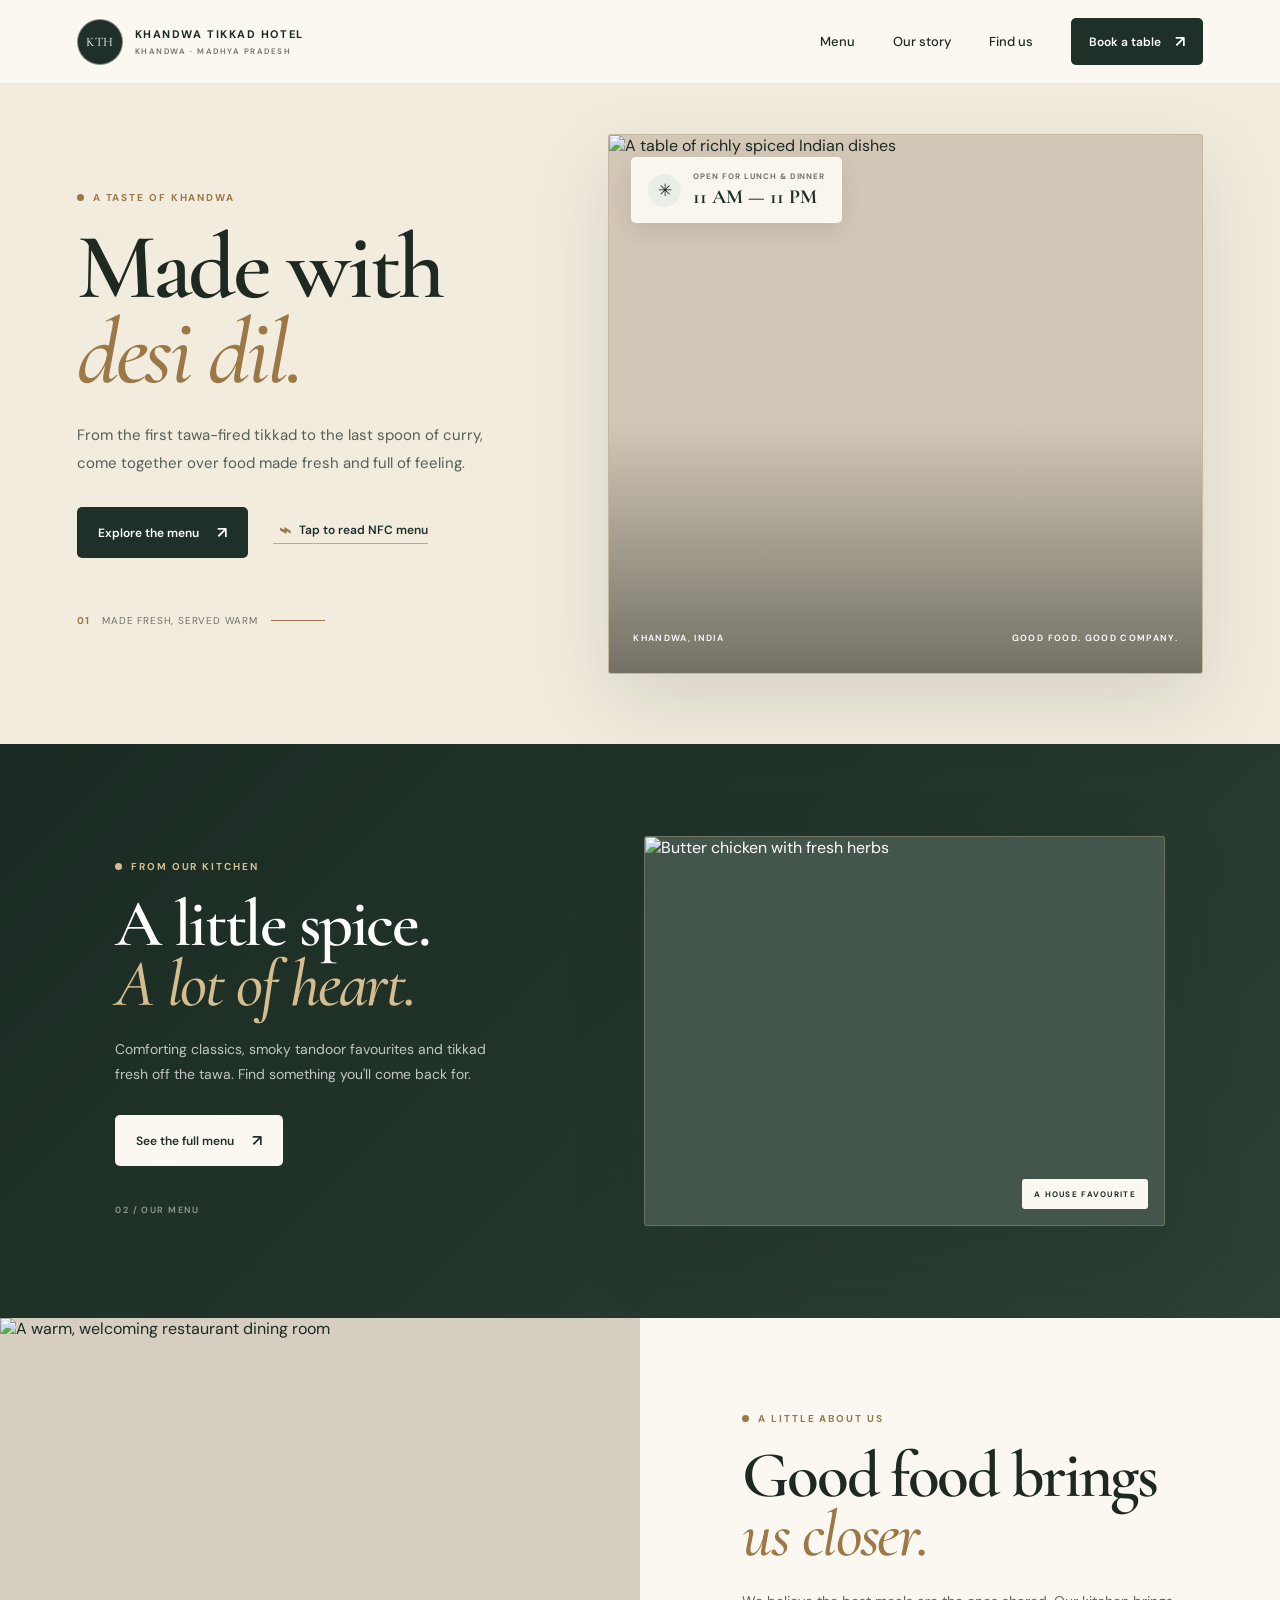
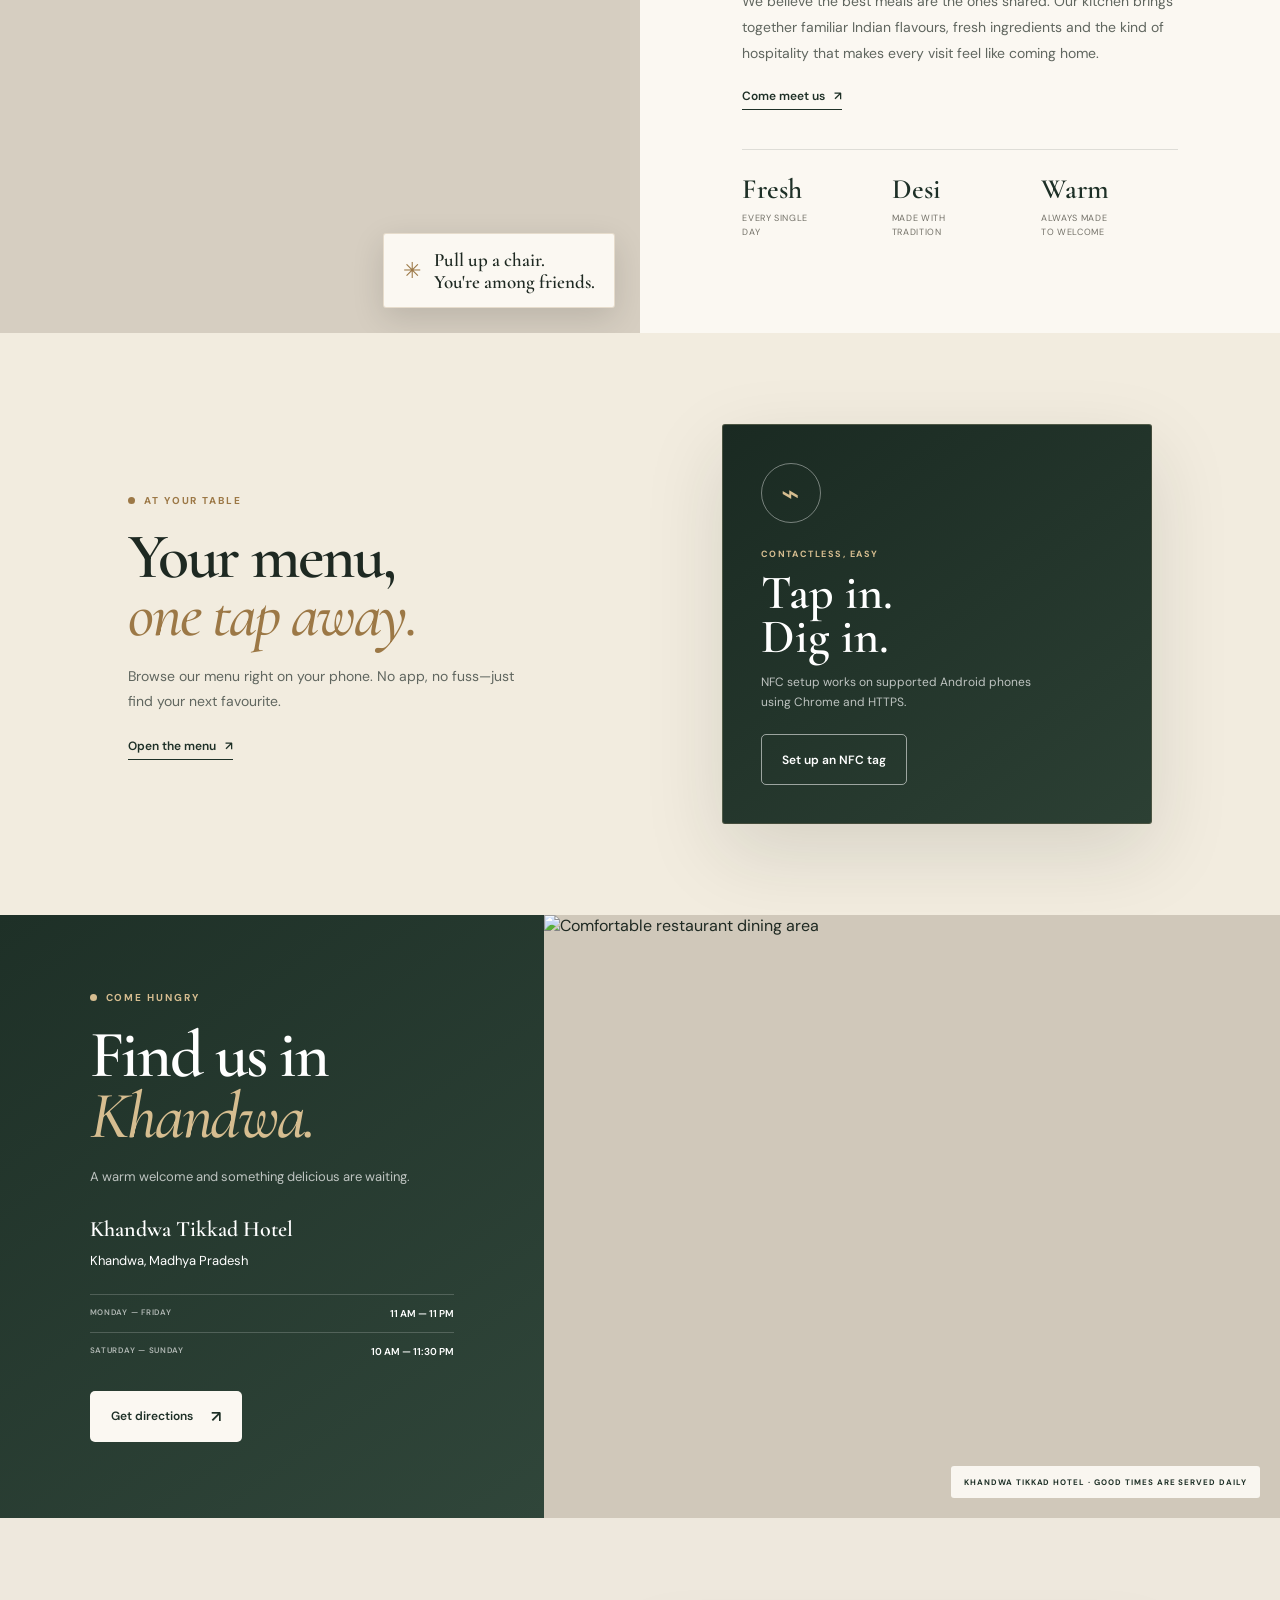
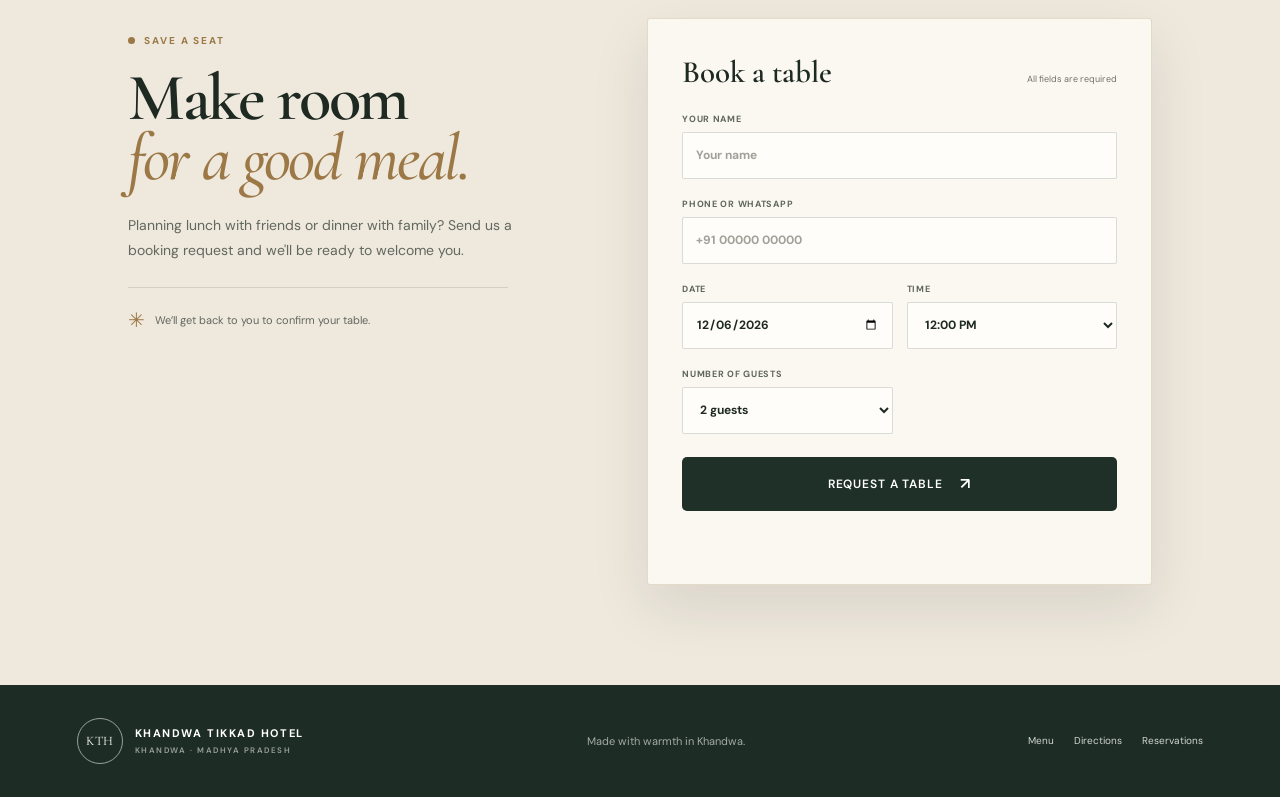
==== commit 126ae577: "Give homepage and menu a luxury visual refresh Refine typography, warm metallic accents, menu cards," ====
--- a/index.html
+++ b/index.html
@@ -3,12 +3,12 @@
 <head>
   <meta charset="UTF-8">
   <meta name="viewport" content="width=device-width, initial-scale=1.0">
-  <meta name="theme-color" content="#263a31">
+  <meta name="theme-color" content="#1e3027">
   <meta name="description" content="Khandwa Tikkad Hotel — authentic tikka, tikkad and North Indian flavours in Khandwa.">
   <title>Khandwa Tikkad Hotel</title>
   <link rel="preconnect" href="https://fonts.googleapis.com">
   <link rel="preconnect" href="https://fonts.gstatic.com" crossorigin>
-  <link href="https://fonts.googleapis.com/css2?family=DM+Sans:wght@400;500;600&family=Playfair+Display:wght@500;600&display=swap" rel="stylesheet">
+  <link href="https://fonts.googleapis.com/css2?family=Cormorant+Garamond:wght@500;600;700&family=DM+Sans:wght@400;500;600&display=swap" rel="stylesheet">
   <link rel="stylesheet" href="styles.css">
 </head>
 <body>
@@ -174,7 +174,7 @@
             </select>
           </label>
         </div>
-        <button class="button button-dark" type="submit">Request a table <span aria-hidden="true">↗</span></button>
+        <button class="button button-dark" type="submit"><span class="button-label">Request a table</span><span aria-hidden="true">↗</span></button>
         <p class="form-message" id="form-message" role="status"></p>
       </form>
     </section>
--- a/styles.css
+++ b/styles.css
@@ -1,14 +1,14 @@
 :root {
-  --cream: #f3efe6;
-  --paper: #fbf9f4;
-  --ink: #202a24;
-  --green: #263a31;
-  --green-light: #354c40;
-  --rust: #b65f43;
-  --rust-light: #e2a486;
-  --muted: #73776f;
-  --line: rgba(32, 42, 36, 0.15);
-  --shadow: 0 24px 70px rgba(32, 42, 36, 0.12);
+  --cream: #f2ecdf;
+  --paper: #fbf8f2;
+  --ink: #1e2922;
+  --green: #1e3027;
+  --green-light: #30463a;
+  --rust: #9c7846;
+  --rust-light: #d6bd90;
+  --muted: #737168;
+  --line: rgba(30, 41, 34, 0.13);
+  --shadow: 0 28px 80px rgba(30, 41, 34, 0.13);
 }
 
 * { box-sizing: border-box; }
@@ -20,10 +20,12 @@
   font-family: "DM Sans", sans-serif;
   -webkit-font-smoothing: antialiased;
 }
+::selection { background: var(--rust-light); color: var(--ink); }
 img { display: block; width: 100%; }
 a { color: inherit; text-decoration: none; }
 button, input, select { font: inherit; }
 button { color: inherit; }
+:focus-visible { outline: 2px solid var(--rust); outline-offset: 3px; }
 .sr-only { position: absolute; width: 1px; height: 1px; padding: 0; overflow: hidden; clip: rect(0,0,0,0); white-space: nowrap; border: 0; }
 
 .site-header {
@@ -37,7 +39,7 @@
   justify-content: space-between;
   gap: 24px;
   border-bottom: 1px solid rgba(32, 42, 36, 0.08);
-  background: rgba(251, 249, 244, 0.95);
+  background: rgba(251, 248, 242, 0.96);
   backdrop-filter: blur(14px);
 }
 .brand { display: flex; align-items: center; gap: 12px; }
@@ -46,10 +48,11 @@
   height: 46px;
   display: grid;
   place-items: center;
-  border-radius: 12px;
+  border: 1px solid rgba(255,255,255,.42);
+  border-radius: 50%;
   background: var(--green);
   color: white;
-  font-family: "Playfair Display", serif;
+  font-family: "Cormorant Garamond", serif;
   font-size: 13px;
   letter-spacing: 0.02em;
 }
@@ -60,7 +63,7 @@
 .main-nav > a:not(.nav-book):hover { color: var(--rust); }
 .nav-book { display: inline-flex; align-items: center; gap: 14px; padding: 13px 18px; border-radius: 5px; background: var(--green); color: white; font-size: 12px; font-weight: 600; transition: background 160ms ease, transform 160ms ease; }
 .nav-book:hover { transform: translateY(-1px); background: var(--green-light); }
-.nav-book span, .button span { font-size: 16px; }
+.nav-book span, .button > span[aria-hidden="true"] { font-size: 16px; }
 .menu-toggle { display: none; }
 
 .hero {
@@ -75,7 +78,7 @@
 .hero-copy { max-width: 580px; padding: 30px 0 20px; }
 .eyebrow { margin: 0 0 21px; display: flex; align-items: center; gap: 9px; color: var(--rust); font-size: 10px; font-weight: 700; letter-spacing: 0.19em; text-transform: uppercase; }
 .eyebrow-dot { width: 7px; height: 7px; border-radius: 50%; background: var(--rust); }
-h1, h2 { margin: 0; font-family: "Playfair Display", serif; font-weight: 500; line-height: 0.99; letter-spacing: -0.035em; }
+h1, h2 { margin: 0; font-family: "Cormorant Garamond", serif; font-weight: 600; line-height: 0.91; letter-spacing: -0.035em; }
 h1 { max-width: 650px; font-size: clamp(62px, 7.3vw, 104px); }
 h1 em, h2 em { color: var(--rust); font-weight: 500; }
 .hero-intro { max-width: 420px; margin: 27px 0 30px; color: #565e57; font-size: 15px; line-height: 1.85; }
@@ -95,7 +98,7 @@
 .hero-footnote { margin-top: 56px; display: flex; align-items: center; gap: 13px; color: var(--muted); font-size: 10px; letter-spacing: 0.08em; text-transform: uppercase; }
 .hero-footnote > span:first-child { color: var(--rust); font-weight: 700; }
 .hero-footnote-line { width: 54px; height: 1px; background: var(--rust); }
-.hero-visual { position: relative; min-height: 540px; overflow: hidden; border-radius: 7px; background: #d3c8b7; box-shadow: var(--shadow); }
+.hero-visual { position: relative; min-height: 540px; overflow: hidden; border: 1px solid rgba(156,120,70,.22); border-radius: 3px; background: #d3c8b7; box-shadow: var(--shadow); }
 .hero-visual img { position: absolute; inset: 0; height: 100%; object-fit: cover; }
 .hero-image-shade { position: absolute; inset: 0; background: linear-gradient(180deg, transparent 53%, rgba(19, 26, 21, .5)); }
 .hero-image-caption { position: absolute; right: 24px; bottom: 29px; left: 24px; display: flex; justify-content: space-between; gap: 15px; color: white; font-size: 9px; font-weight: 600; letter-spacing: 0.15em; }
@@ -103,7 +106,7 @@
 .hours-card-icon { width: 33px; height: 33px; display: grid; place-items: center; border-radius: 50%; background: #e9eee7; color: var(--green); font-size: 17px; }
 .hours-card > span:last-child { display: grid; gap: 4px; }
 .hours-card small { color: var(--muted); font-size: 8px; font-weight: 700; letter-spacing: 0.12em; }
-.hours-card strong { color: var(--green); font-family: "Playfair Display", serif; font-size: 16px; font-weight: 600; }
+.hours-card strong { color: var(--green); font-family: "Cormorant Garamond", serif; font-size: 20px; font-weight: 700; }
 
 .menu-promo {
   padding: 92px clamp(24px, 9vw, 132px);
@@ -111,7 +114,7 @@
   grid-template-columns: minmax(0, .9fr) minmax(0, 1.1fr);
   align-items: center;
   gap: clamp(40px, 8vw, 120px);
-  background: var(--green);
+  background: linear-gradient(135deg, #1a2a22, #2c4034);
   color: white;
 }
 .menu-promo-copy { position: relative; padding: 14px 0 50px; }
@@ -122,43 +125,43 @@
 .menu-promo-copy > p:not(.eyebrow) { max-width: 400px; margin: 22px 0 26px; color: rgba(255,255,255,.72); font-size: 14px; line-height: 1.8; }
 .menu-promo-copy .button { margin-top: 2px; }
 .menu-promo-index { position: absolute; bottom: 0; left: 0; color: rgba(255,255,255,.5); font-size: 9px; font-weight: 600; letter-spacing: 0.16em; }
-.menu-promo-visual { position: relative; min-height: 390px; overflow: hidden; border-radius: 6px; background: #44564b; }
+.menu-promo-visual { position: relative; min-height: 390px; overflow: hidden; border: 1px solid rgba(214,189,144,.28); border-radius: 3px; background: #44564b; box-shadow: var(--shadow); }
 .menu-promo-visual img { position: absolute; inset: 0; height: 100%; object-fit: cover; }
 .menu-photo-label { position: absolute; right: 16px; bottom: 16px; padding: 10px 12px; border-radius: 3px; background: var(--paper); color: var(--green); font-size: 8px; font-weight: 700; letter-spacing: 0.16em; }
 
 .story-section { min-height: 610px; display: grid; grid-template-columns: minmax(0, 1fr) minmax(0, 1fr); background: var(--paper); }
 .story-image { position: relative; min-height: 610px; overflow: hidden; background: #d6cec1; }
 .story-image > img { position: absolute; inset: 0; height: 100%; object-fit: cover; }
-.story-image-note { position: absolute; right: 25px; bottom: 25px; display: flex; align-items: center; gap: 13px; padding: 15px 19px; border-radius: 4px; background: var(--paper); box-shadow: 0 10px 32px rgba(0,0,0,.13); }
+.story-image-note { position: absolute; right: 25px; bottom: 25px; display: flex; align-items: center; gap: 13px; padding: 15px 19px; border: 1px solid rgba(156,120,70,.22); border-radius: 3px; background: var(--paper); box-shadow: 0 10px 32px rgba(0,0,0,.13); }
 .story-image-note > span:first-child { color: var(--rust); font-size: 22px; }
-.story-image-note > span:last-child { font-family: "Playfair Display", serif; font-size: 15px; line-height: 1.35; }
+.story-image-note > span:last-child { font-family: "Cormorant Garamond", serif; font-size: 19px; font-weight: 600; line-height: 1.15; }
 .story-copy { padding: 94px clamp(35px, 8vw, 116px); display: flex; flex-direction: column; justify-content: center; }
 .story-copy h2 { font-size: clamp(46px, 5.1vw, 70px); }
 .story-description { max-width: 470px; margin: 24px 0 22px; color: #60665f; font-size: 14px; line-height: 1.85; }
 .story-link { align-self: flex-start; }
 .story-values { display: grid; grid-template-columns: repeat(3, 1fr); gap: 13px; margin-top: 39px; padding-top: 22px; border-top: 1px solid var(--line); }
 .story-values div { display: flex; flex-direction: column; gap: 6px; }
-.story-values strong { color: var(--green); font-family: "Playfair Display", serif; font-size: 24px; font-weight: 500; }
+.story-values strong { color: var(--green); font-family: "Cormorant Garamond", serif; font-size: 28px; font-weight: 600; }
 .story-values span { color: var(--muted); font-size: 9px; line-height: 1.5; letter-spacing: 0.07em; text-transform: uppercase; }
 
 .quote-section { padding: 91px clamp(24px, 10vw, 144px); display: grid; grid-template-columns: minmax(0, .8fr) minmax(320px, .7fr); align-items: center; gap: clamp(36px, 8vw, 115px); background: var(--cream); }
 .digital-menu-intro h2 { font-size: clamp(45px, 5vw, 66px); }
 .digital-menu-intro > p:not(.eyebrow) { max-width: 390px; margin: 20px 0 20px; color: #60665f; font-size: 14px; line-height: 1.8; }
-.nfc-card { min-height: 390px; padding: 38px; display: flex; flex-direction: column; align-items: flex-start; justify-content: center; border-radius: 6px; background: var(--green); color: white; box-shadow: var(--shadow); }
+.nfc-card { min-height: 390px; padding: 38px; display: flex; flex-direction: column; align-items: flex-start; justify-content: center; border: 1px solid rgba(214,189,144,.22); border-radius: 3px; background: linear-gradient(145deg, #1a2a22, #2c4034); color: white; box-shadow: var(--shadow); }
 .nfc-orbit { width: 60px; height: 60px; margin-bottom: 25px; display: grid; place-items: center; border: 1px solid rgba(255,255,255,.4); border-radius: 50%; color: var(--rust-light); font-size: 31px; }
 .nfc-overline { margin: 0 0 12px; color: var(--rust-light); font-size: 9px; font-weight: 700; letter-spacing: 0.17em; }
-.nfc-card h3 { margin: 0; font-family: "Playfair Display", serif; font-size: 39px; font-weight: 500; line-height: 1.05; }
+.nfc-card h3 { margin: 0; font-family: "Cormorant Garamond", serif; font-size: 48px; font-weight: 600; line-height: .9; }
 .nfc-card > p:not(.nfc-overline) { max-width: 280px; margin: 14px 0 22px; color: rgba(255,255,255,.7); font-size: 12px; line-height: 1.65; }
 
 .visit-section { min-height: 590px; display: grid; grid-template-columns: minmax(0, .85fr) minmax(0, 1.15fr); }
-.visit-card { padding: 76px clamp(30px, 7vw, 100px); display: flex; flex-direction: column; align-items: flex-start; justify-content: center; background: #30483b; color: white; }
+.visit-card { padding: 76px clamp(30px, 7vw, 100px); display: flex; flex-direction: column; align-items: flex-start; justify-content: center; background: linear-gradient(145deg, #1e3027, #30463a); color: white; }
 .visit-card .eyebrow { color: var(--rust-light); }
 .visit-card .eyebrow-dot { background: var(--rust-light); }
 .visit-card h2 { font-size: clamp(48px, 5.2vw, 72px); }
 .visit-card h2 em { color: var(--rust-light); }
 .visit-intro { margin: 19px 0 22px; color: rgba(255,255,255,.7); font-size: 13px; line-height: 1.7; }
 .visit-card address { margin: 0 0 21px; font-size: 13px; font-style: normal; line-height: 1.8; }
-.visit-card address strong { font-family: "Playfair Display", serif; font-size: 17px; font-weight: 500; }
+.visit-card address strong { font-family: "Cormorant Garamond", serif; font-size: 22px; font-weight: 600; }
 .hours { width: 100%; max-width: 390px; margin: 0 0 21px; }
 .hours p { margin: 0; padding: 12px 0; display: flex; justify-content: space-between; gap: 12px; border-top: 1px solid rgba(255,255,255,.19); font-size: 10px; }
 .hours p span { color: rgba(255,255,255,.63); font-size: 8px; font-weight: 600; letter-spacing: 0.09em; }
@@ -173,16 +176,17 @@
 .reserve-copy > p:not(.eyebrow) { max-width: 390px; margin: 24px 0; color: #62685f; font-size: 14px; line-height: 1.8; }
 .reserve-note { max-width: 380px; padding-top: 17px; display: flex; align-items: center; gap: 10px; border-top: 1px solid var(--line); color: #62685f; font-size: 11px; line-height: 1.5; }
 .reserve-note span:first-child { color: var(--rust); font-size: 20px; }
-.reservation-form { padding: 32px; display: grid; gap: 18px; border: 1px solid rgba(32,42,36,.07); border-radius: 6px; background: var(--paper); box-shadow: 0 18px 48px rgba(32,42,36,.08); }
+.reservation-form { padding: 34px; display: grid; gap: 19px; border: 1px solid rgba(156,120,70,.24); border-radius: 3px; background: var(--paper); box-shadow: 0 22px 58px rgba(30,41,34,.1); }
 .form-heading { margin-bottom: 3px; display: flex; align-items: baseline; justify-content: space-between; gap: 12px; }
-.form-heading strong { font-family: "Playfair Display", serif; font-size: 25px; font-weight: 500; }
+.form-heading strong { font-family: "Cormorant Garamond", serif; font-size: 31px; font-weight: 600; }
 .form-heading span { color: var(--muted); font-size: 9px; }
 .reservation-form label { display: grid; gap: 7px; color: #5f665e; font-size: 9px; font-weight: 700; letter-spacing: 0.08em; text-transform: uppercase; }
-.reservation-form input, .reservation-form select { width: 100%; height: 45px; padding: 0 12px; border: 1px solid rgba(32,42,36,.15); border-radius: 3px; outline: none; background: white; color: var(--ink); font-size: 12px; letter-spacing: 0; text-transform: none; transition: border-color 160ms ease, box-shadow 160ms ease; }
+.reservation-form input, .reservation-form select { width: 100%; height: 47px; padding: 0 13px; border: 1px solid rgba(30,41,34,.16); border-radius: 2px; outline: none; background: #fffdf9; color: var(--ink); font-size: 12px; letter-spacing: 0; text-transform: none; transition: border-color 160ms ease, box-shadow 160ms ease; }
 .reservation-form input::placeholder { color: #a0a199; }
-.reservation-form input:focus, .reservation-form select:focus { border-color: var(--green-light); box-shadow: 0 0 0 3px rgba(53,76,64,.1); }
+.reservation-form input:focus, .reservation-form select:focus { border-color: var(--rust); box-shadow: 0 0 0 3px rgba(156,120,70,.12); }
+.reservation-form input:focus-visible, .reservation-form select:focus-visible { outline: 2px solid var(--rust); outline-offset: 2px; }
 .form-row { display: grid; grid-template-columns: repeat(2, minmax(0, 1fr)); gap: 14px; }
-.reservation-form .button { margin-top: 4px; justify-self: start; }
+.reservation-form .button { width: 100%; min-height: 54px; margin-top: 4px; justify-self: stretch; letter-spacing: .07em; text-transform: uppercase; }
 .form-message { min-height: 20px; margin: 0; color: var(--green); font-size: 12px; line-height: 1.5; }
 
 footer { min-height: 112px; padding: 24px clamp(24px, 6vw, 88px); display: flex; align-items: center; justify-content: space-between; gap: 24px; background: #1d2c24; color: white; }
@@ -199,7 +203,7 @@
   .menu-toggle span:not(.sr-only) { width: 23px; height: 1.5px; display: block; background: var(--ink); transition: transform 180ms ease; }
   .menu-toggle[aria-expanded="true"] span:first-child { transform: translateY(3.75px) rotate(45deg); }
   .menu-toggle[aria-expanded="true"] span:nth-child(2) { transform: translateY(-3.75px) rotate(-45deg); }
-  .main-nav { position: absolute; top: 100%; right: 0; left: 0; display: none; padding: 22px 24px 26px; align-items: stretch; flex-direction: column; gap: 20px; border-top: 1px solid var(--line); background: var(--paper); box-shadow: 0 14px 25px rgba(32,42,36,.08); }
+  .main-nav { position: absolute; top: 100%; right: 0; left: 0; display: none; padding: 22px 24px 26px; align-items: stretch; flex-direction: column; gap: 20px; border-top: 1px solid var(--line); background: var(--paper); box-shadow: 0 14px 25px rgba(30,41,34,.08); }
   .main-nav.open { display: flex; }
   .nav-book { justify-content: center; }
   .hero { min-height: auto; grid-template-columns: 1fr 1fr; gap: 28px; }
@@ -254,7 +258,7 @@
   .reserve-copy h2 { font-size: 51px; }
   .reservation-form { padding: 23px 19px; gap: 15px; }
   .form-row { grid-template-columns: 1fr; gap: 15px; }
-  .form-heading strong { font-size: 22px; }
+  .form-heading strong { font-size: 27px; }
   footer { padding: 27px 22px; align-items: flex-start; flex-direction: column; gap: 16px; }
   footer > p { margin: 0; }
   .socials { gap: 15px; }
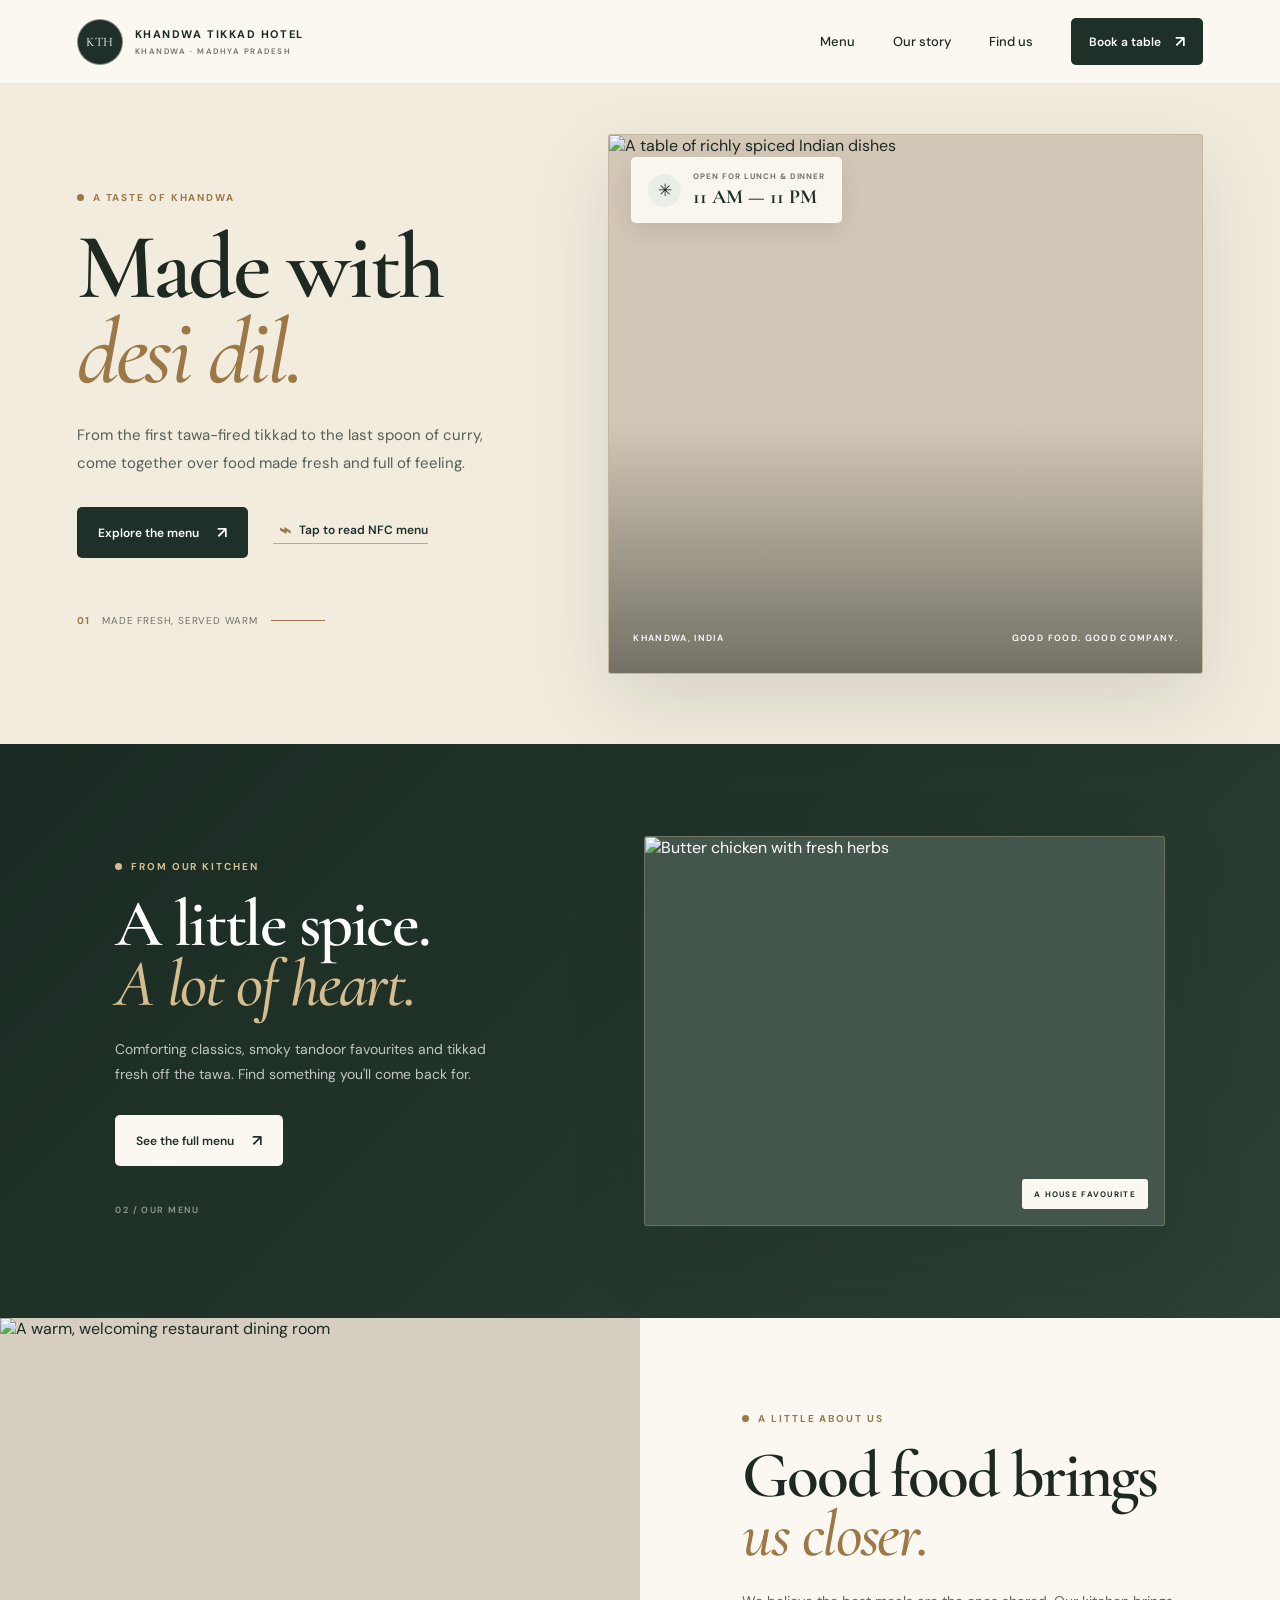
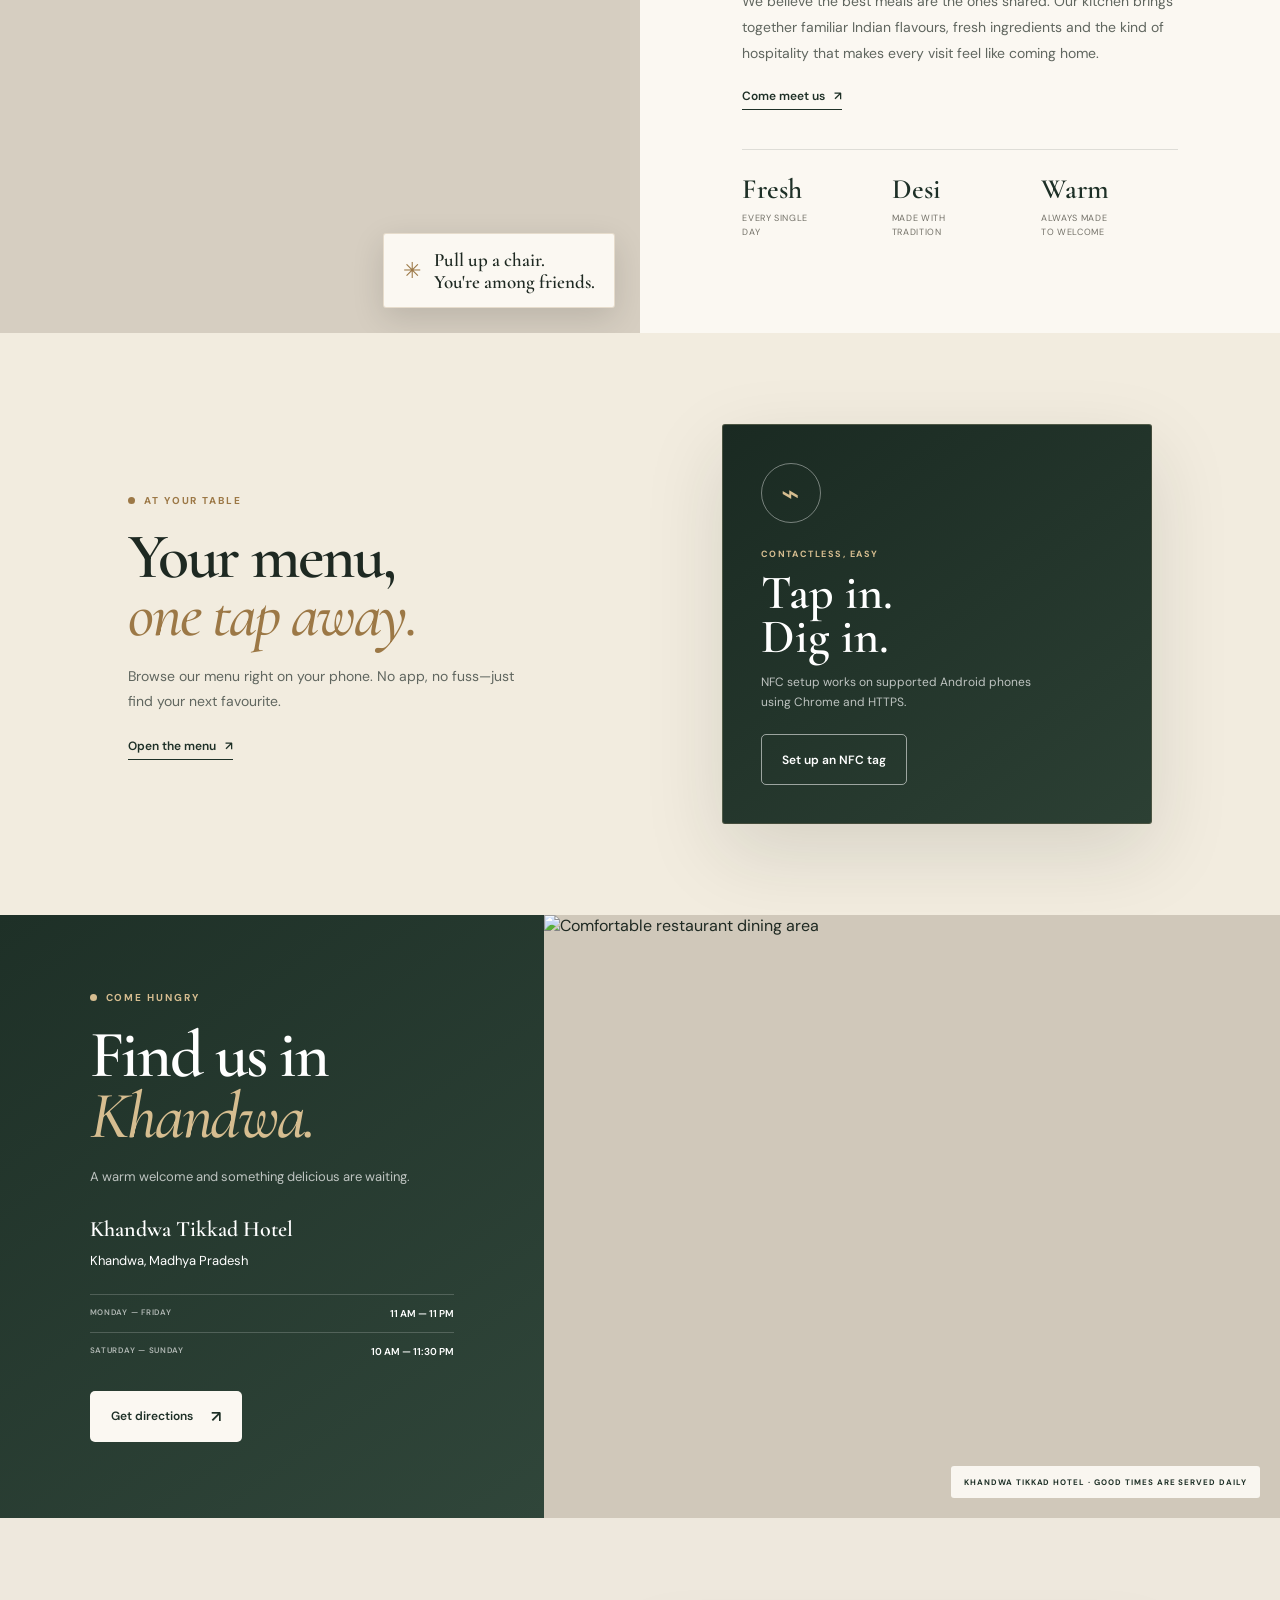
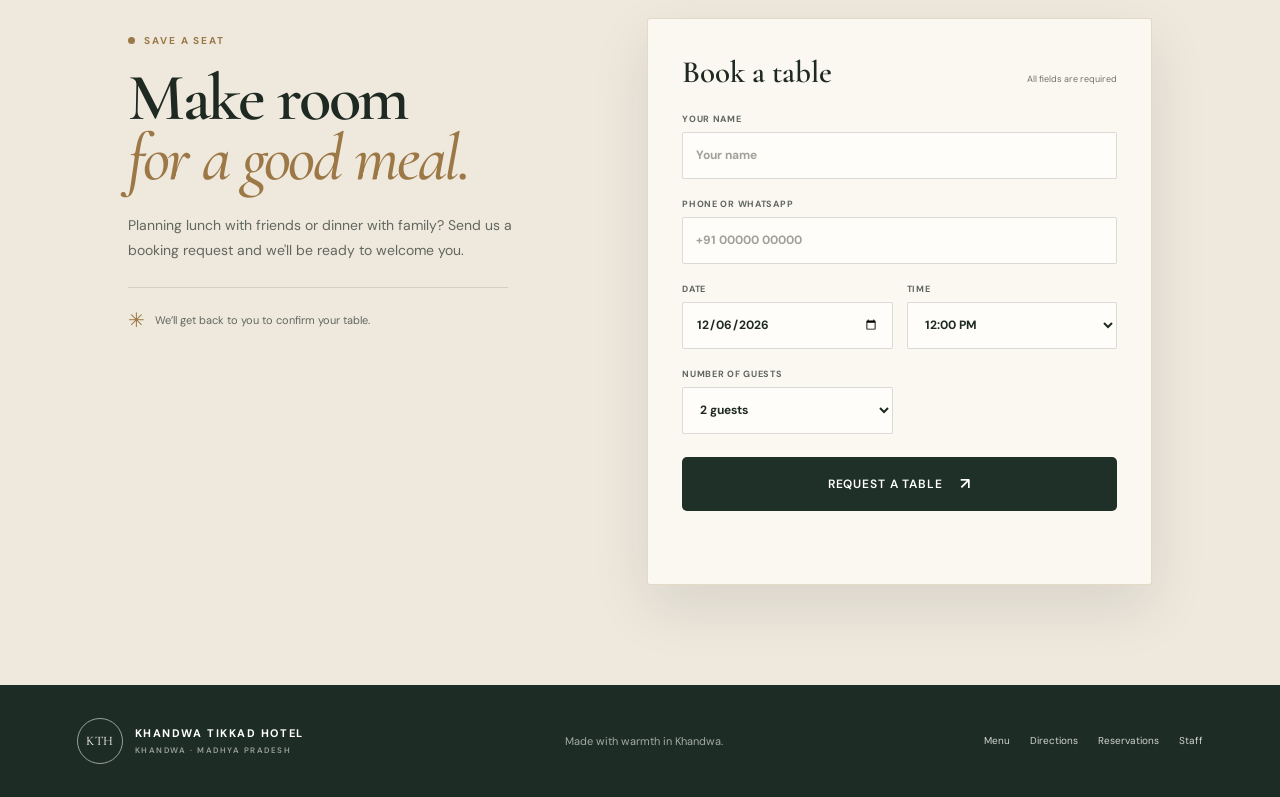
==== commit 95b5cb30: "Add customer ordering and staff order dashboard Add dine-in and pickup carts with Razorpay payment v" ====
--- a/index.html
+++ b/index.html
@@ -183,7 +183,7 @@
   <footer>
     <a class="brand footer-brand" href="#top"><span class="brand-mark">KTH</span><span class="brand-name">KHANDWA TIKKAD HOTEL<small>KHANDWA · MADHYA PRADESH</small></span></a>
     <p>Made with warmth in Khandwa.</p>
-    <div class="socials"><a href="/menu">Menu</a><a href="#visit">Directions</a><a href="#reserve">Reservations</a></div>
+    <div class="socials"><a href="/menu">Menu</a><a href="#visit">Directions</a><a href="#reserve">Reservations</a><a href="/staff.html">Staff</a></div>
   </footer>
 
   <script src="script.js"></script>
